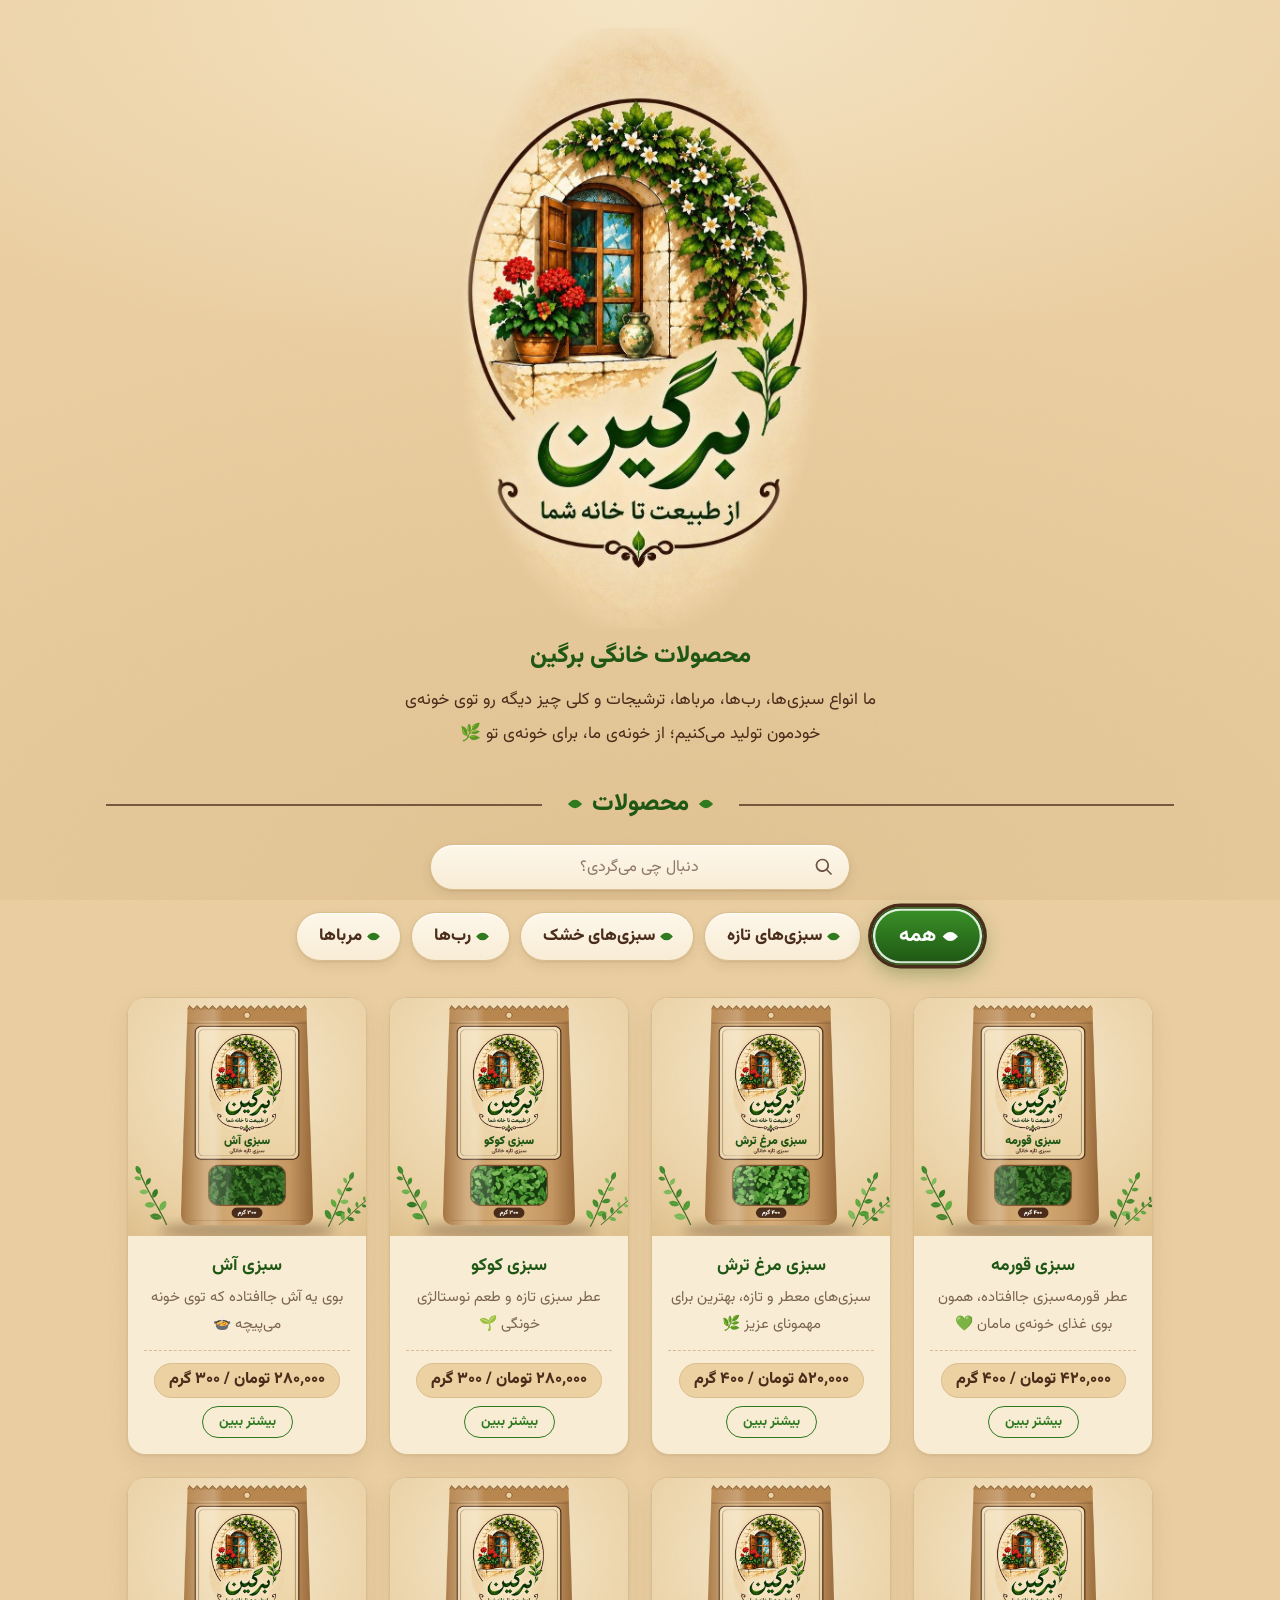
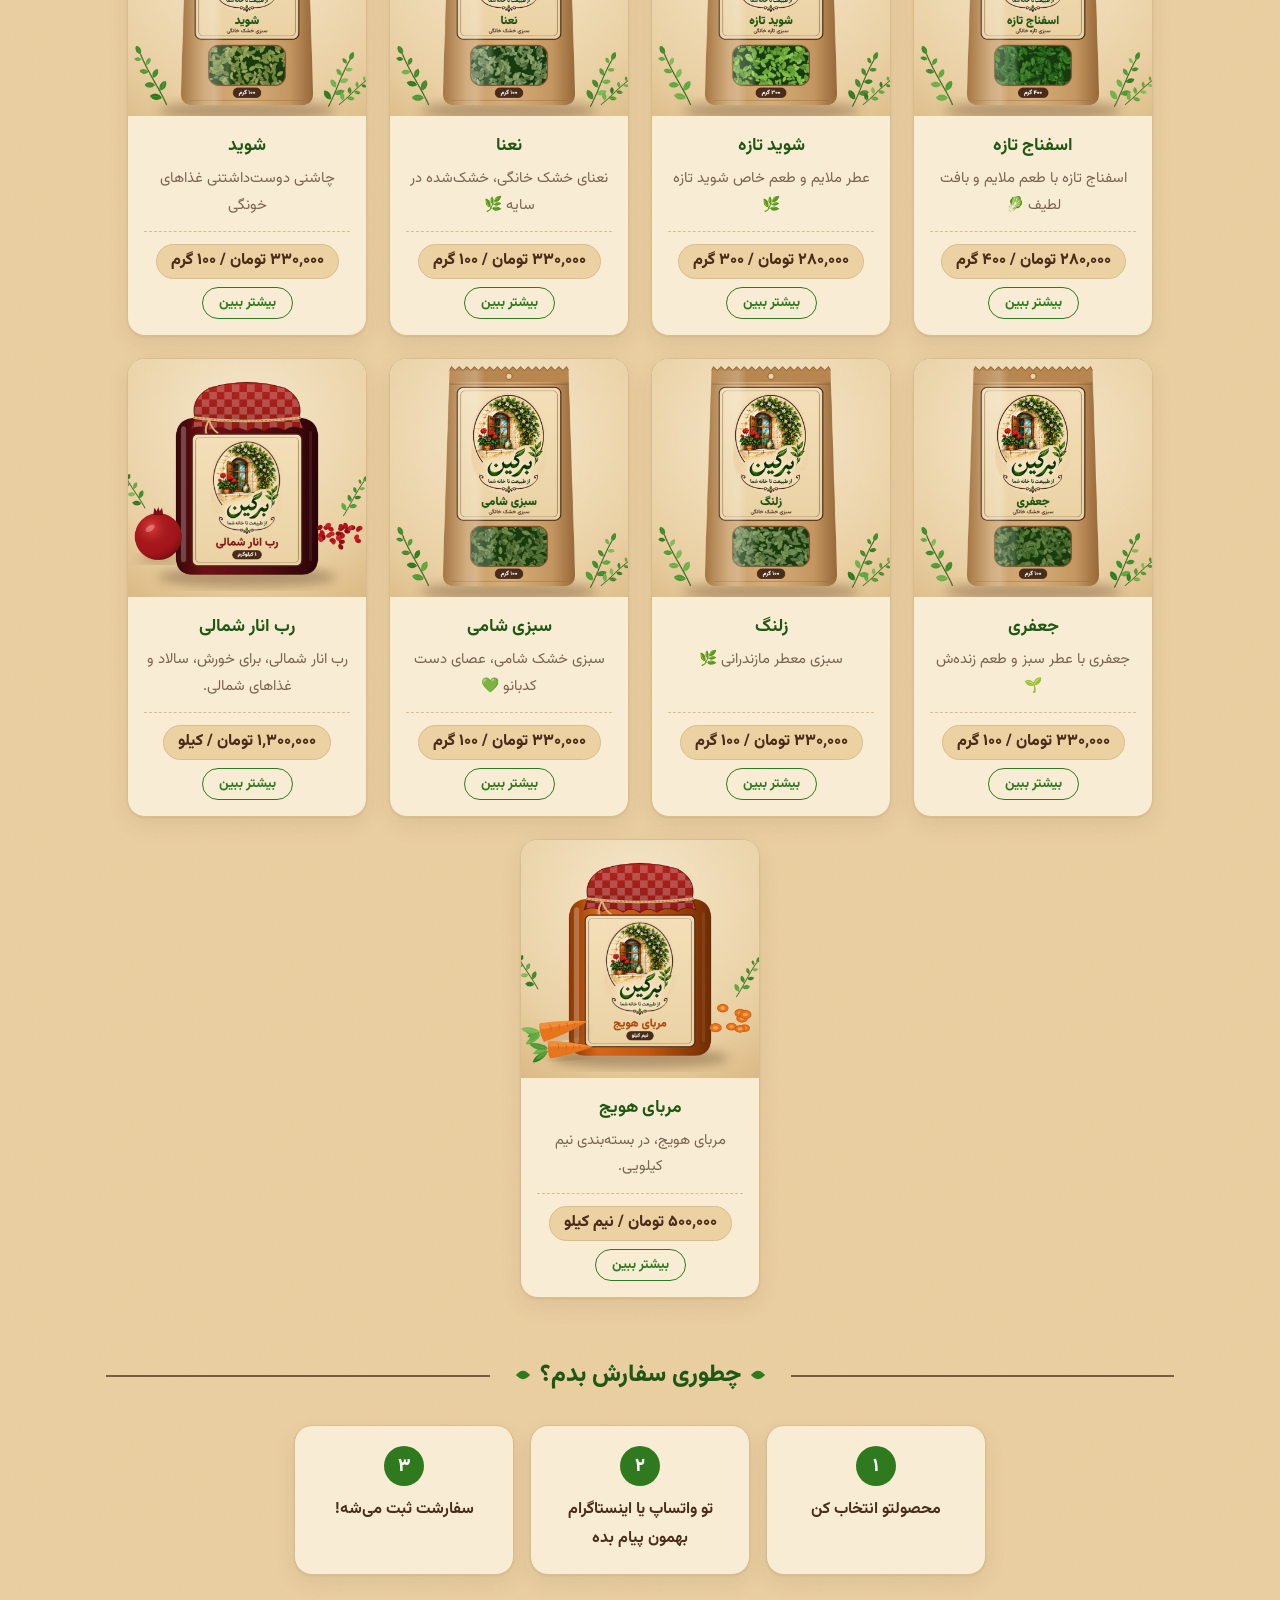
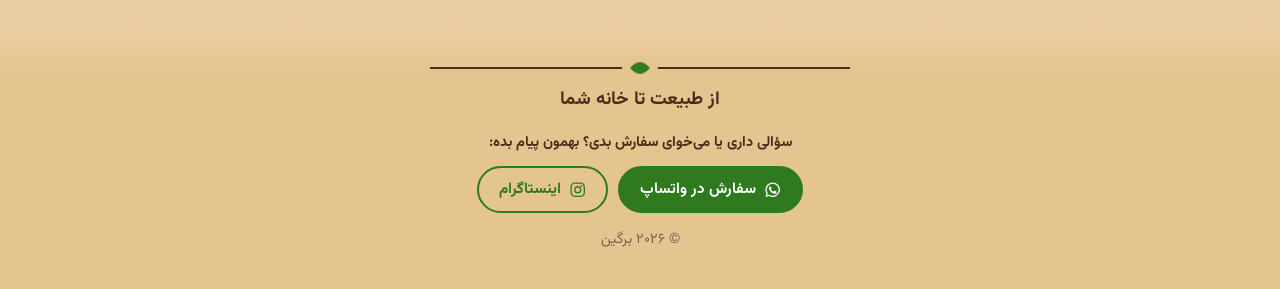
==== index.html @ 7bf49aea "Add product search bar on the home page Live search under «محصولات» (name, category, card text, deta" ====
<!doctype html>
<html lang="fa" dir="rtl">
<head>
  <meta charset="utf-8">
  <meta name="viewport" content="width=device-width, initial-scale=1">
  <title>برگین</title>
  <link rel="icon" href="images/icon.png">
  <link rel="preconnect" href="https://fonts.googleapis.com">
  <link rel="stylesheet" href="https://fonts.googleapis.com/css2?family=Vazirmatn:wght@400;500;700;800&display=swap">
  <link rel="stylesheet" href="style.css">
</head>
<body>
  <section class="hero">
    <img class="hero-logo" src="images/logo.jpg" alt="برگین — از طبیعت تا خانه شما">
    <p class="hero-lead">محصولات خانگی برگین</p>
    <p class="hero-intro">ما انواع سبزی‌ها، رب‌ها، مرباها، ترشیجات و کلی چیز دیگه رو توی خونه‌ی خودمون تولید می‌کنیم؛ از خونه‌ی ما، برای خونه‌ی تو 🌿</p>
  </section>

  <main class="container">
    <h2 class="section-title"><span>محصولات</span></h2>
    <div class="search">
      <svg class="search-icon" viewBox="0 0 24 24" aria-hidden="true"><path fill="currentColor" d="M10 2a8 8 0 0 1 6.3 12.9l5.4 5.4-1.4 1.4-5.4-5.4A8 8 0 1 1 10 2Zm0 2a6 6 0 1 0 0 12 6 6 0 0 0 0-12Z"/></svg>
      <input type="search" id="search" placeholder="دنبال چی می‌گردی؟" aria-label="جستجوی محصولات" autocomplete="off">
      <button type="button" class="search-clear" aria-label="پاک کردن" hidden>×</button>
    </div>
    <nav class="filters" id="filters" aria-label="دسته‌بندی محصولات"></nav>
    <div class="grid" id="product-grid"></div>

    <section class="steps" aria-label="راهنمای سفارش">
      <h2 class="section-title"><span>چطوری سفارش بدم؟</span></h2>
      <ol>
        <li><span class="step-num">۱</span><strong>محصولتو انتخاب کن</strong></li>
        <li><span class="step-num">۲</span><strong>تو واتساپ یا اینستاگرام بهمون پیام بده</strong></li>
        <li><span class="step-num">۳</span><strong>سفارشت ثبت می‌شه!</strong></li>
      </ol>
    </section>
  </main>

  <footer class="site-footer" id="footer"></footer>

  <script src="products.js"></script>
  <script src="app.js"></script>
  <script>loadData().then(renderHome);</script>
</body>
</html>
---- style.css ----
/* Colors taken from the Bargin logo: parchment, leaf green, walnut brown, geranium red */
:root {
  color-scheme: light;
  --bg: #ecd1a3;
  --bg-deep: #e2c28d;
  --surface: #f8ecd5;
  --text: #3b2a1e;
  --muted: #7a6450;
  --line: #d9bd8c;
  --green: #2f7a1f;
  --green-dark: #1f5714;
  --brown: #4a2c1a;
  --red: #c8321e;
  --radius: 18px;
  --shadow: 0 1px 2px rgba(74, 44, 26, .08), 0 8px 22px rgba(74, 44, 26, .08);
  --shadow-hover: 0 2px 4px rgba(74, 44, 26, .1), 0 18px 36px rgba(74, 44, 26, .16);
}

* { box-sizing: border-box; }

body {
  margin: 0;
  color: var(--text);
  background-color: var(--bg);
  background-image:
    radial-gradient(ellipse 120% 70% at 50% 0%, rgba(255, 246, 225, .55), transparent 60%),
    radial-gradient(ellipse 140% 100% at 50% 100%, rgba(181, 138, 82, .18), transparent 70%),
    url("data:image/svg+xml,%3Csvg xmlns='http://www.w3.org/2000/svg' width='160' height='160'%3E%3Cfilter id='n'%3E%3CfeTurbulence type='fractalNoise' baseFrequency='.9' numOctaves='2' stitchTiles='stitch'/%3E%3CfeColorMatrix values='0 0 0 0 .29 0 0 0 0 .17 0 0 0 0 .1 0 0 0 .06 0'/%3E%3C/filter%3E%3Crect width='100%25' height='100%25' filter='url(%23n)'/%3E%3C/svg%3E");
  background-attachment: fixed, fixed, scroll;
  font-family: "Vazirmatn", Tahoma, system-ui, sans-serif;
  line-height: 1.8;
  /* footer always reaches the bottom of the window */
  min-height: 100vh;
  display: flex; flex-direction: column;
}
body > main { flex: 1; width: 100%; }

a { color: inherit; }
img { display: block; max-width: 100%; }

.container { max-width: 1100px; margin: 0 auto; padding: 0 16px 56px; }

/* Hero */
.hero { display: flex; flex-direction: column; align-items: center; padding: 28px 16px 8px; }
.hero-logo {
  width: min(360px, 80vw);
  -webkit-mask-image: radial-gradient(ellipse 52% 52% at center, #000 88%, transparent 100%);
          mask-image: radial-gradient(ellipse 52% 52% at center, #000 88%, transparent 100%);
}
.hero-lead {
  margin: 6px 0 0; text-align: center;
  color: var(--green-dark); font-size: clamp(1.2rem, 4.4vw, 1.5rem); font-weight: 800;
}
.hero-intro {
  max-width: 520px; margin: 6px auto 0; text-align: center;
  color: var(--brown); font-size: clamp(.95rem, 3.4vw, 1.05rem); line-height: 2;
}

/* Section title with brown rules on both sides */
.section-title {
  display: flex; align-items: center; gap: 16px;
  margin: 24px 0 28px;
  color: var(--green-dark); font-size: 1.5rem; font-weight: 800;
}
.section-title::before, .section-title::after {
  content: ""; flex: 1; height: 2px; background: var(--brown); opacity: .7;
}
/* small green leaves on both sides of the title text */
.section-title span::before, .section-title span::after {
  content: ""; display: inline-block; vertical-align: middle;
  width: 10px; height: 10px; margin: 0 12px; background: var(--green);
  border-radius: 0 70% 0 70%;
  transform: rotate(-45deg);
}

/* Category filter buttons, centered under the title */
.filters {
  display: flex; flex-wrap: wrap; justify-content: center; align-items: center; gap: 10px;
  margin: -8px 0 26px; padding: 10px 0;
}
.chip {
  font: inherit; font-weight: 800; font-size: 1.05rem; cursor: pointer;
  display: inline-flex; align-items: center; gap: 7px;
  padding: 8px 22px; border-radius: 999px;
  color: var(--brown); background: linear-gradient(to bottom, #fdf7ea, var(--surface));
  border: 1.5px solid var(--line);
  box-shadow: inset 0 1px 0 #fff, 0 1px 2px rgba(74, 44, 26, .1), 0 5px 12px rgba(74, 44, 26, .09);
  transition: transform .3s cubic-bezier(.34, 1.56, .64, 1), background .2s ease,
    color .2s ease, border-color .2s ease, box-shadow .2s ease;
}
/* small leaf before every name */
.chip::before {
  content: ""; width: 9px; height: 9px; flex: none; background: var(--green);
  border-radius: 0 70% 0 70%; transform: rotate(-45deg);
  transition: background .2s ease;
}
.chip:hover { border-color: var(--green); color: var(--green-dark); transform: translateY(-2px); }
/* selected: deep green, white inner ring, walnut outer ring, 20% bigger */
.chip.active, .chip.active:hover {
  color: #fff; border-color: var(--green-dark);
  background: linear-gradient(to bottom, #3b9128, var(--green-dark));
  box-shadow: inset 0 0 0 2px rgba(255, 255, 255, .85), 0 0 0 3px var(--brown),
    0 6px 18px rgba(31, 87, 20, .4);
  transform: scale(1.2);
  margin-inline: 10px;
}
.chip.active::before { background: #fff; }

/* Search box: cream pill between the title and the category buttons */
.search {
  position: relative; max-width: 420px; margin: -10px auto 8px;
}
.search input {
  -webkit-appearance: none; appearance: none;
  display: block; width: 100%; height: 46px; margin: 0;
  padding: 0 46px 0 44px; /* icon on the right, × on the left (RTL) */
  font: inherit; font-size: 16px; color: var(--brown); text-align: center;
  background: linear-gradient(to bottom, #fdf7ea, var(--surface));
  border: 1.5px solid var(--line); border-radius: 999px; outline: none;
  box-shadow: inset 0 1px 0 #fff, 0 1px 2px rgba(74, 44, 26, .1), 0 5px 12px rgba(74, 44, 26, .09);
  transition: border-color .2s ease, box-shadow .2s ease, transform .2s ease;
}
.search input::placeholder { color: var(--muted); opacity: .85; }
.search input::-webkit-search-cancel-button,
.search input::-webkit-search-decoration { -webkit-appearance: none; appearance: none; display: none; }
.search input:hover { border-color: #c9a46a; }
.search input:focus {
  border-color: var(--green);
  box-shadow: inset 0 1px 0 #fff, 0 0 0 3px rgba(47, 122, 31, .18), 0 6px 16px rgba(74, 44, 26, .12);
  transform: translateY(-1px);
}
.search-icon {
  position: absolute; right: 16px; top: 50%; width: 20px; height: 20px;
  margin-top: -10px; color: var(--brown); opacity: .8; pointer-events: none;
}
.search-clear {
  position: absolute; left: 10px; top: 50%; width: 28px; height: 28px; margin-top: -14px;
  display: grid; place-items: center; padding: 0;
  font: inherit; font-size: 18px; line-height: 1; color: var(--brown); cursor: pointer;
  background: var(--bg); border: 1px solid var(--line); border-radius: 50%;
  transition: background .2s ease, color .2s ease, border-color .2s ease;
}
.search-clear:hover, .search-clear:focus-visible {
  background: var(--green); border-color: var(--green); color: #fff; outline: none;
}
.search-clear[hidden] { display: none; }
.search + .filters { margin-top: 0; padding-top: 14px; }

/* "nothing found" card inside the product grid */
.no-results {
  flex-basis: 100%; max-width: 420px; margin: 4px auto 0; padding: 22px 18px 20px;
  text-align: center; color: var(--brown);
  background: var(--surface); border: 1.5px dashed var(--brown); border-radius: var(--radius);
}
.no-results::before {
  content: ""; display: block; width: 14px; height: 14px; margin: 0 auto 10px;
  background: var(--green); border-radius: 0 70% 0 70%; transform: rotate(-45deg);
}
.no-results p { margin: 0 0 14px; font-weight: 700; }
.no-results .btn { font-family: inherit; cursor: pointer; }

/* Grid: cards always centered, whatever the number of products */
.grid {
  display: flex;
  flex-wrap: wrap;
  justify-content: center;
  gap: 22px;
}
.grid > .card { width: 240px; }
.card {
  display: flex; flex-direction: column;
  background: var(--surface);
  border: 1px solid var(--line);
  border-radius: var(--radius);
  overflow: hidden;
  text-decoration: none;
  box-shadow: var(--shadow);
  transition: transform .2s ease, box-shadow .2s ease, border-color .2s ease;
  animation: rise .5s ease both;
  animation-delay: calc(var(--i, 0) * 70ms);
}
.card:hover {
  transform: translateY(-5px);
  border-color: var(--green);
  box-shadow: var(--shadow-hover);
}
@keyframes rise { from { opacity: 0; transform: translateY(14px); } to { opacity: 1; transform: none; } }
.card-img { position: relative; aspect-ratio: 1; background: var(--bg-deep); overflow: hidden; }
.card-img img { width: 100%; height: 100%; object-fit: cover; transition: transform .4s ease; }
.card:hover .card-img img { transform: scale(1.05); }
.card-body { padding: 14px 16px 16px; display: flex; flex-direction: column; flex: 1; text-align: center; }
.card-body h3 { margin: 0; font-size: 1.1rem; color: var(--green-dark); }
.short { margin: 4px 0 12px; color: var(--muted); font-size: .92rem; flex: 1; }
.card-foot {
  display: flex; flex-direction: column; align-items: center; gap: 8px;
  padding-top: 12px; border-top: 1px dashed var(--line);
}
.price { font-weight: 800; color: var(--brown); white-space: nowrap; }
.card .price {
  padding: 2px 14px; border-radius: 999px;
  background: var(--bg); border: 1px solid var(--line);
}
.more {
  font-size: .85rem; color: var(--green); font-weight: 700;
  padding: 3px 16px; border-radius: 999px; border: 1.5px solid var(--green);
  transition: background .15s ease, color .15s ease;
}
.card:hover .more { background: var(--green); color: #fff; }
/* friendly "how much per person" note, just above the recipe */
.serves-note {
  margin: 0 0 14px; padding: 14px 16px;
  background: rgba(47, 122, 31, .08); border: 1px solid rgba(47, 122, 31, .25);
  border-radius: var(--radius); color: var(--text); font-size: .95rem;
}
.serves-note span { display: block; margin-bottom: 4px; color: var(--green-dark); font-weight: 800; }

/* Recipe on the product page */
.recipe {
  margin: 0 0 24px; padding: 20px 16px 18px;
  background: var(--bg); border: 1.5px dashed var(--brown); border-radius: var(--radius);
}
.recipe h2 { margin: 0 0 12px; font-size: 1.15rem; color: var(--green-dark); }
.recipe h3 { margin: 14px 0 8px; font-size: .95rem; color: var(--brown); }
.ingredients {
  list-style: none; margin: 0; padding: 0;
  display: flex; flex-wrap: wrap; justify-content: center; gap: 6px;
}
.ingredients li {
  font-size: .85rem; padding: 3px 12px; border-radius: 999px;
  background: var(--surface); border: 1px solid var(--line);
}
.steps-list { list-style: none; margin: 0; padding: 0; counter-reset: step; }
.steps-list li {
  counter-increment: step; position: relative;
  margin: 0 auto 10px; padding-top: 30px; max-width: 420px; font-size: .92rem;
}
.steps-list li::before {
  content: counter(step, persian);
  position: absolute; top: 0; left: 50%; transform: translateX(-50%);
  width: 26px; height: 26px; line-height: 26px; border-radius: 50%;
  background: var(--green); color: #fff; font-weight: 800; font-size: .85rem;
}
.tip { margin: 8px 0 0; font-size: .88rem; color: var(--muted); }

.badge {
  position: absolute; top: 10px; right: 10px; z-index: 1;
  box-shadow: 0 2px 6px rgba(200, 50, 30, .35);
  background: var(--red); color: #fff;
  font-size: .78rem; font-weight: 700;
  padding: 2px 12px; border-radius: 999px;
}
/* Sold-out: faded, partly grey image and a muted card (red badge stays bright) */
.card.sold-out { background: #f1e4cc; }
.card.sold-out .card-img img,
.main-img.sold-out img {
  -webkit-filter: grayscale(.7) opacity(.6);
          filter: grayscale(.7) opacity(.6);
}
.card.sold-out .card-body h3,
.card.sold-out .price { opacity: .65; }
.badge.inline { position: static; vertical-align: middle; margin-right: 8px; }

/* Detail page */
.back { display: table; margin: 24px auto; color: var(--green); font-weight: 600; text-decoration: none; }
.back:hover { color: var(--green-dark); }
.detail { display: grid; grid-template-columns: 1fr 1fr; gap: 40px; align-items: start; }
.main-img {
  aspect-ratio: 1; background: var(--bg-deep);
  border-radius: var(--radius); overflow: hidden;
  border: 2px solid var(--brown);
  box-shadow: var(--shadow);
}
.main-img img { width: 100%; height: 100%; object-fit: cover; }
.thumbs { display: flex; gap: 10px; margin-top: 12px; flex-wrap: wrap; }
.thumb {
  width: 72px; height: 72px; padding: 0; cursor: pointer;
  border: 2px solid var(--line); border-radius: 12px; overflow: hidden;
  background: var(--bg-deep);
}
.thumb.active { border-color: var(--green); }
.thumb img { width: 100%; height: 100%; object-fit: cover; }

.credits { margin: 8px 0 0; font-size: .75rem; color: var(--muted); text-align: center; }
.credits a { color: inherit; }
.info {
  text-align: center;
  background: var(--surface); border: 1px solid var(--line);
  border-radius: var(--radius); box-shadow: var(--shadow);
  padding: 28px 24px;
}
.info h1 { margin: 0 0 6px; font-size: clamp(1.6rem, 4vw, 2.2rem); color: var(--green-dark); }
.category { margin: 0 0 8px; color: var(--muted); }
.category a { color: var(--green); font-weight: 700; text-decoration: none; }
.category a:hover { color: var(--green-dark); text-decoration: underline; }
.price.big { font-size: 1.5rem; margin: 0 0 18px; }
.details { white-space: pre-line; margin: 0 0 20px; }
.specs { width: 100%; max-width: 420px; margin-inline: auto; border-collapse: collapse; margin-bottom: 24px; }
.specs { border: 1px solid var(--line); border-radius: 12px; overflow: hidden; border-collapse: separate; border-spacing: 0; }
.specs th, .specs td { text-align: center; padding: 9px 0; border-bottom: 1px solid var(--line); }
.specs tr:last-child th, .specs tr:last-child td { border-bottom: 0; }
.specs th { background: var(--bg); }
.specs th { color: var(--muted); font-weight: 500; width: 50%; }
.buy {
  padding: 18px 16px 20px; border-radius: var(--radius);
  background: var(--bg); border: 1.5px dashed var(--green);
}
.buy p { margin: 0 0 12px; color: var(--brown); font-weight: 700; }
.buy .btn { padding: 10px 24px; font-size: 1rem; }

/* Buttons */
.contact { display: flex; gap: 10px; flex-wrap: wrap; justify-content: center; }
.btn {
  display: inline-flex; align-items: center; gap: 8px; padding: 8px 20px;
  background: var(--green); color: #fff;
  border: 2px solid var(--green); border-radius: 999px;
  text-decoration: none; font-weight: 700; font-size: .95rem;
  transition: background .15s ease;
}
.btn:hover { background: var(--green-dark); border-color: var(--green-dark); }
.btn-ghost { background: transparent; color: var(--green); }
.btn-ghost:hover { background: var(--green); color: #fff; }
.ico { width: 1.15em; height: 1.15em; flex: none; }

/* Footer */
.site-footer {
  --band: #e4c590;
  background: linear-gradient(to bottom, transparent, var(--band) 40px);
  padding: 36px 16px 36px; text-align: center; color: var(--muted); font-size: .9rem;
  display: flex; flex-direction: column; align-items: center; gap: 14px;
}
.site-footer p { margin: 0; }
.footer-cta { color: var(--brown); font-weight: 700; margin-bottom: -4px !important; }
.footer-tagline { color: var(--brown); font-size: 1.15rem; font-weight: 700; }
.ornament {
  width: min(420px, 80%); height: 2px; background: var(--brown); position: relative;
}
.ornament::after {
  content: ""; position: absolute; left: 50%; top: 50%;
  width: 14px; height: 14px; background: var(--green);
  border-radius: 0 70% 0 70%;
  transform: translate(-50%, -50%) rotate(-45deg);
  box-shadow: 0 0 0 6px var(--band, var(--bg));
}

/* How to order: three steps on the home page */
.steps { margin-top: 56px; }
.steps ol {
  list-style: none; margin: 0; padding: 0;
  display: flex; flex-wrap: wrap; justify-content: center; gap: 16px;
}
.steps li {
  display: flex; flex-direction: column; align-items: center; gap: 10px;
  width: 220px; padding: 20px 16px; text-align: center;
  background: var(--surface); border: 1px solid var(--line);
  border-radius: var(--radius); box-shadow: var(--shadow);
  color: var(--brown);
}
.step-num {
  display: grid; place-items: center;
  width: 40px; height: 40px; border-radius: 50%;
  background: var(--green); color: #fff; font-weight: 800; font-size: 1.15rem;
}

@media (prefers-reduced-motion: reduce) {
  .card, .card-img img { animation: none; transition: none; }
}

.empty { color: var(--muted); padding: 40px 0; }

@media (max-width: 720px) {
  .detail { grid-template-columns: 1fr; gap: 24px; }
  .grid { gap: 14px; }
  .grid > .card { width: calc(50% - 7px); }
  .card-body { padding: 12px; }
  .more { display: none; }
  .card .price { font-size: .82rem; padding: 2px 8px; white-space: normal; }
  .filters { gap: 6px; }
  .chip { padding: 6px 12px; font-size: .92rem; gap: 5px; }
  .chip::before { width: 7px; height: 7px; }
  .chip.active { margin-inline: 7px; transform: scale(1.15); }
  .search { max-width: none; margin: -12px 4px 4px; }
  .search input { height: 44px; }
  .info { padding: 22px 16px; }
  .steps li { width: 100%; max-width: 340px; flex-direction: row; justify-content: center; padding: 14px 16px; }
}
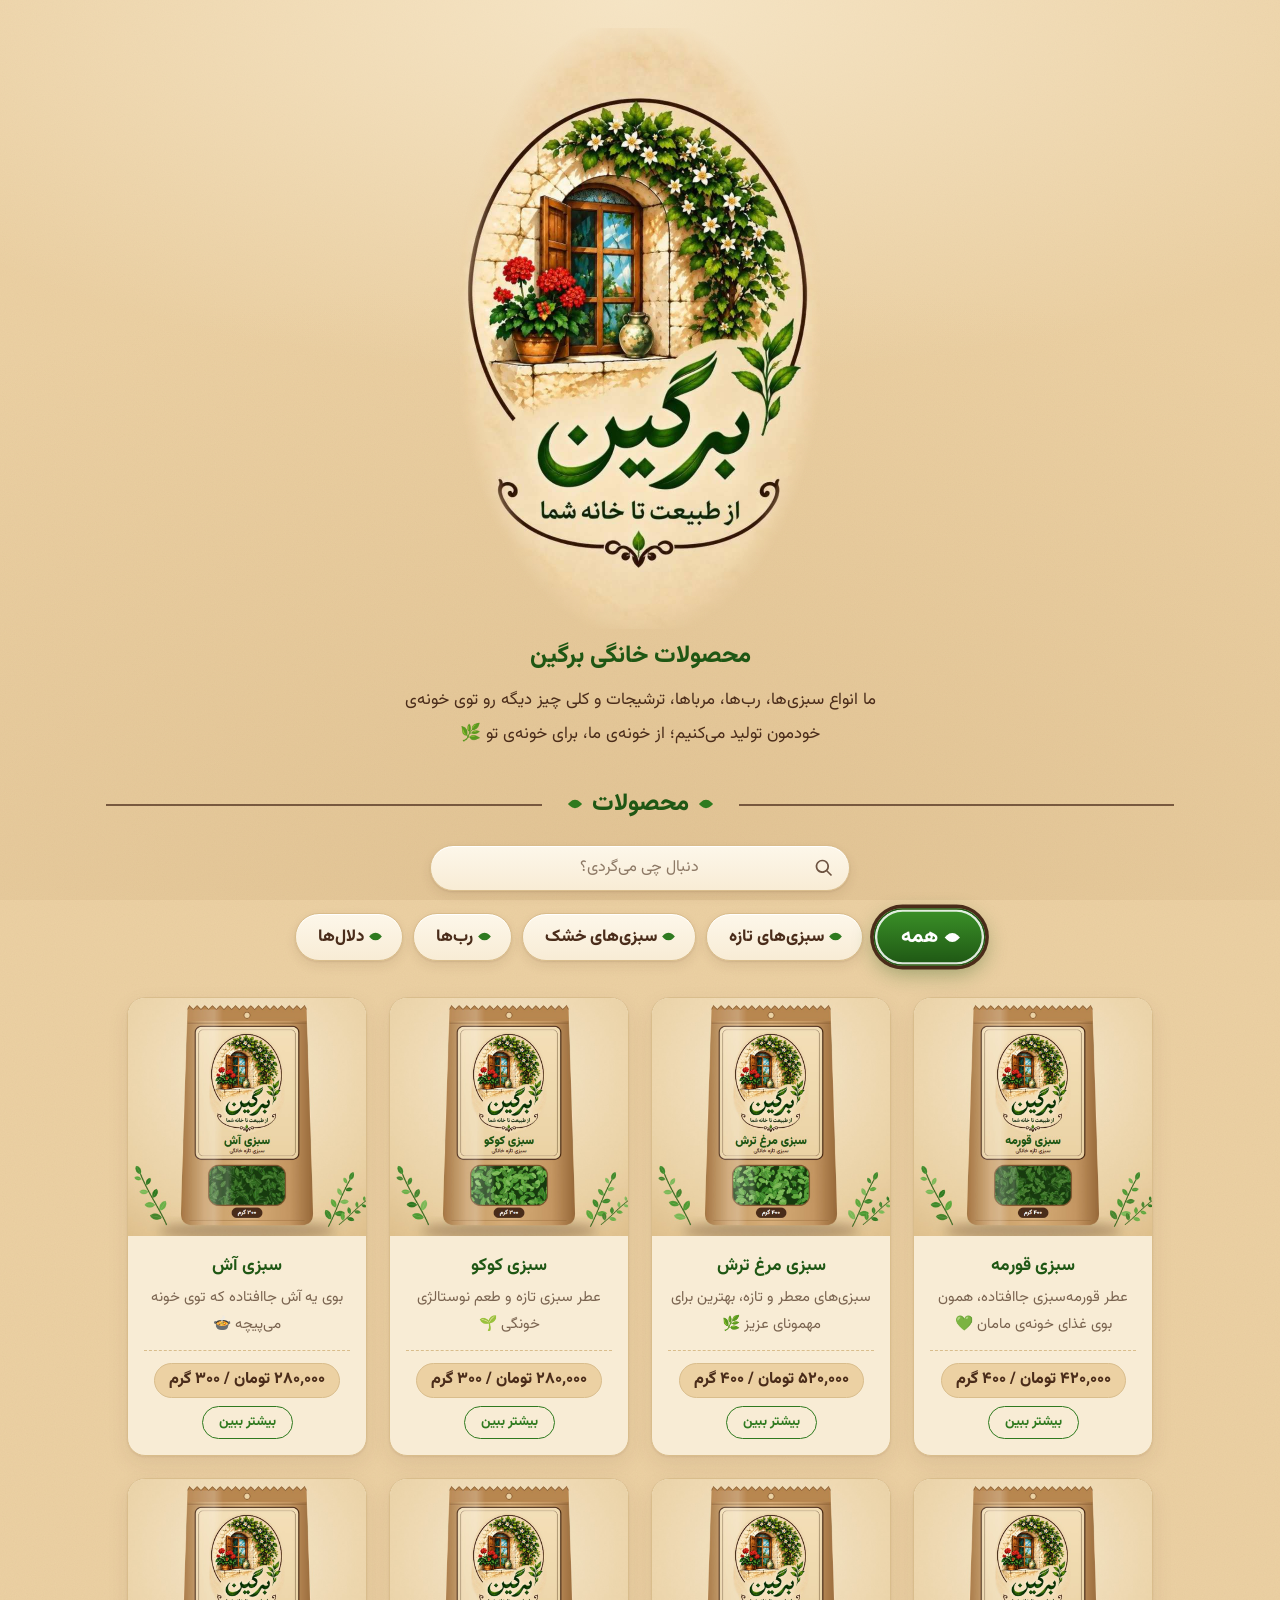
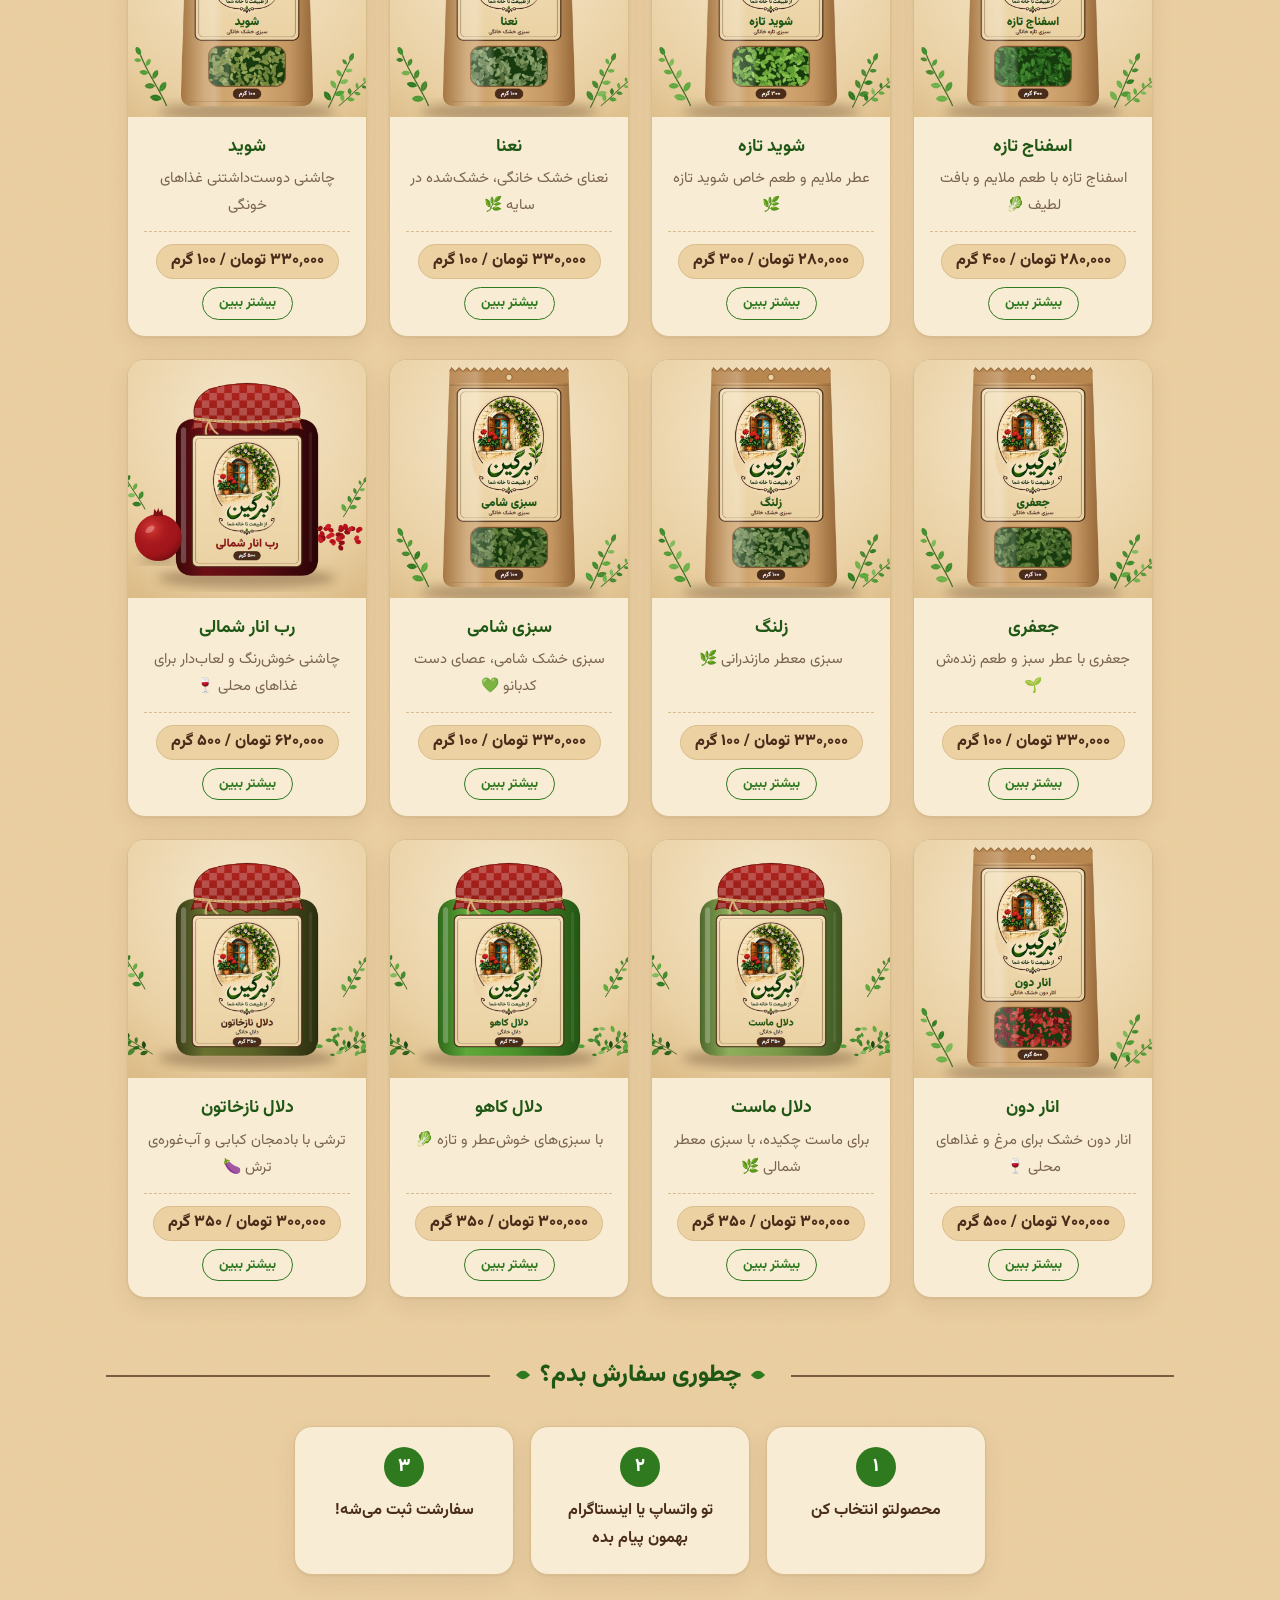
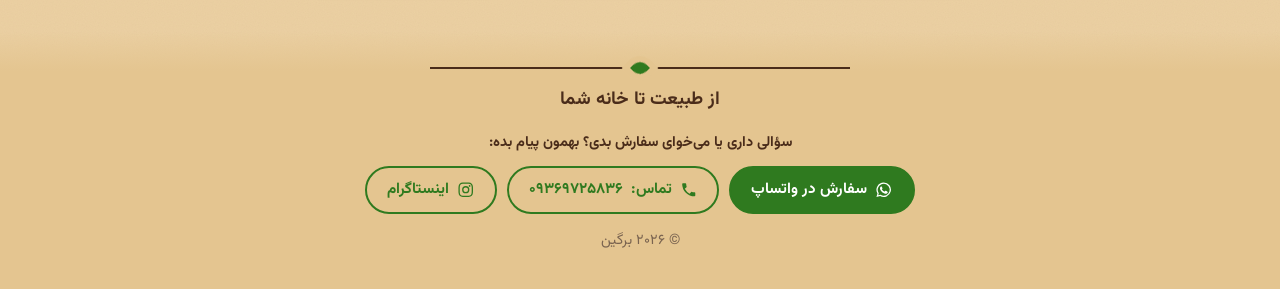
==== commit 441173de: "feat(site): sticky order bar, link previews and other UI quick wins - sticky WhatsApp order bar on p" ====
--- a/index.html
+++ b/index.html
@@ -4,6 +4,22 @@
   <meta charset="utf-8">
   <meta name="viewport" content="width=device-width, initial-scale=1">
   <title>برگین</title>
+  <meta name="description" content="محصولات خانگی شمالی برگین: سبزی‌های تازه و خشک، رب‌ها و دلال‌ها. ببین، انتخاب کن و از واتساپ سفارش بده.">
+  <meta name="theme-color" content="#ecd1a3">
+  <meta property="og:type" content="website">
+  <meta property="og:locale" content="fa_IR">
+  <meta property="og:site_name" content="برگین">
+  <meta property="og:url" content="https://arman-niaruhi.github.io/bargin/">
+  <meta property="og:title" content="برگین | از طبیعت تا خانه شما">
+  <meta property="og:description" content="محصولات خانگی شمالی برگین: سبزی‌های تازه و خشک، رب‌ها و دلال‌ها. ببین، انتخاب کن و از واتساپ سفارش بده.">
+  <meta property="og:image" content="https://arman-niaruhi.github.io/bargin/images/og.jpg">
+  <meta property="og:image:width" content="1200">
+  <meta property="og:image:height" content="630">
+  <meta property="og:image:alt" content="برگین — از طبیعت تا خانه شما">
+  <meta name="twitter:card" content="summary_large_image">
+  <meta name="twitter:title" content="برگین | از طبیعت تا خانه شما">
+  <meta name="twitter:description" content="محصولات خانگی شمالی برگین: سبزی‌های تازه و خشک، رب‌ها و دلال‌ها. ببین، انتخاب کن و از واتساپ سفارش بده.">
+  <meta name="twitter:image" content="https://arman-niaruhi.github.io/bargin/images/og.jpg">
   <link rel="icon" href="images/icon.png">
   <link rel="preconnect" href="https://fonts.googleapis.com">
   <link rel="stylesheet" href="https://fonts.googleapis.com/css2?family=Vazirmatn:wght@400;500;700;800&display=swap">
@@ -18,11 +34,11 @@
 
   <main class="container">
     <h2 class="section-title"><span>محصولات</span></h2>
-    <div class="search">
+    <form class="search" role="search" action="#">
       <svg class="search-icon" viewBox="0 0 24 24" aria-hidden="true"><path fill="currentColor" d="M10 2a8 8 0 0 1 6.3 12.9l5.4 5.4-1.4 1.4-5.4-5.4A8 8 0 1 1 10 2Zm0 2a6 6 0 1 0 0 12 6 6 0 0 0 0-12Z"/></svg>
-      <input type="search" id="search" placeholder="دنبال چی می‌گردی؟" aria-label="جستجوی محصولات" autocomplete="off">
+      <input type="search" id="search" placeholder="دنبال چی می‌گردی؟" aria-label="جستجوی محصولات" autocomplete="off" autocapitalize="off" autocorrect="off" spellcheck="false" enterkeyhint="search">
       <button type="button" class="search-clear" aria-label="پاک کردن" hidden>×</button>
-    </div>
+    </form>
     <nav class="filters" id="filters" aria-label="دسته‌بندی محصولات"></nav>
     <div class="grid" id="product-grid"></div>
 
--- a/style.css
+++ b/style.css
@@ -81,6 +81,7 @@
 .chip {
   font: inherit; font-weight: 800; font-size: 1.05rem; cursor: pointer;
   display: inline-flex; align-items: center; gap: 7px;
+  min-height: 44px; /* comfortable tap target on phones */
   padding: 8px 22px; border-radius: 999px;
   color: var(--brown); background: linear-gradient(to bottom, #fdf7ea, var(--surface));
   border: 1.5px solid var(--line);
@@ -108,7 +109,8 @@
 
 /* Search box: cream pill between the title and the category buttons */
 .search {
-  position: relative; max-width: 420px; margin: -10px auto 8px;
+  /* works as <div> or <form>: margin/padding set explicitly (forms have default margin in some browsers) */
+  position: relative; max-width: 420px; margin: -10px auto 8px; padding: 0; border: 0;
 }
 .search input {
   -webkit-appearance: none; appearance: none;
@@ -140,10 +142,25 @@
   background: var(--bg); border: 1px solid var(--line); border-radius: 50%;
   transition: background .2s ease, color .2s ease, border-color .2s ease;
 }
-.search-clear:hover, .search-clear:focus-visible {
+/* :focus-visible kept in its own rules: old Safari (< 15.4) drops a whole rule it can't parse */
+.search-clear:hover {
   background: var(--green); border-color: var(--green); color: #fff; outline: none;
 }
+.search-clear:focus {
+  background: var(--green); border-color: var(--green); color: #fff; outline: none;
+}
+.search-clear:focus:not(:focus-visible) {
+  background: var(--bg); border-color: var(--line); color: var(--brown);
+}
+.search-clear:focus-visible {
+  background: var(--green); border-color: var(--green); color: #fff; outline: none;
+}
 .search-clear[hidden] { display: none; }
+/* invisible 44px tap area around the small × circle */
+.search-clear::before {
+  content: ""; position: absolute; top: -8px; right: -8px; bottom: -8px; left: -8px;
+  border-radius: 50%;
+}
 .search + .filters { margin-top: 0; padding-top: 14px; }
 
 /* "nothing found" card inside the product grid */
@@ -196,6 +213,8 @@
   padding-top: 12px; border-top: 1px dashed var(--line);
 }
 .price { font-weight: 800; color: var(--brown); white-space: nowrap; }
+/* « / ۴۰۰ گرم» never splits; if the price must wrap, the whole unit goes to the next line */
+.unit { white-space: nowrap; }
 .card .price {
   padding: 2px 14px; border-radius: 999px;
   background: var(--bg); border: 1px solid var(--line);
@@ -261,11 +280,19 @@
 .badge.inline { position: static; vertical-align: middle; margin-right: 8px; }
 
 /* Detail page */
-.back { display: table; margin: 24px auto; color: var(--green); font-weight: 600; text-decoration: none; }
-.back:hover { color: var(--green-dark); }
+/* back link: cream pill like the category buttons, 44px+ tall */
+.back {
+  display: table; margin: 24px auto; padding: 8px 24px;
+  color: var(--green-dark); font-weight: 800; text-decoration: none; line-height: 1.6;
+  background: linear-gradient(to bottom, #fdf7ea, var(--surface));
+  border: 1.5px solid var(--line); border-radius: 999px;
+  box-shadow: inset 0 1px 0 #fff, 0 1px 2px rgba(74, 44, 26, .1), 0 5px 12px rgba(74, 44, 26, .09);
+  transition: border-color .2s ease, transform .2s ease;
+}
+.back:hover { border-color: var(--green); transform: translateY(-2px); }
 .detail { display: grid; grid-template-columns: 1fr 1fr; gap: 40px; align-items: start; }
 .main-img {
-  aspect-ratio: 1; background: var(--bg-deep);
+  position: relative; aspect-ratio: 1; background: var(--bg-deep);
   border-radius: var(--radius); overflow: hidden;
   border: 2px solid var(--brown);
   box-shadow: var(--shadow);
@@ -294,7 +321,7 @@
 .category a:hover { color: var(--green-dark); text-decoration: underline; }
 .price.big { font-size: 1.5rem; margin: 0 0 18px; }
 .details { white-space: pre-line; margin: 0 0 20px; }
-.specs { width: 100%; max-width: 420px; margin-inline: auto; border-collapse: collapse; margin-bottom: 24px; }
+.specs { width: 100%; max-width: 420px; margin-left: auto; margin-right: auto; border-collapse: collapse; margin-bottom: 24px; }
 .specs { border: 1px solid var(--line); border-radius: 12px; overflow: hidden; border-collapse: separate; border-spacing: 0; }
 .specs th, .specs td { text-align: center; padding: 9px 0; border-bottom: 1px solid var(--line); }
 .specs tr:last-child th, .specs tr:last-child td { border-bottom: 0; }
@@ -320,6 +347,10 @@
 .btn-ghost { background: transparent; color: var(--green); }
 .btn-ghost:hover { background: var(--green); color: #fff; }
 .ico { width: 1.15em; height: 1.15em; flex: none; }
+.contact .btn { min-height: 44px; }
+
+/* Sticky order bar: product pages, phones only (see the 720px block) */
+.order-bar { display: none; }
 
 /* Footer */
 .site-footer {
@@ -373,7 +404,9 @@
   .grid > .card { width: calc(50% - 7px); }
   .card-body { padding: 12px; }
   .more { display: none; }
-  .card .price { font-size: .82rem; padding: 2px 8px; white-space: normal; }
+  .card .price { font-size: .82rem; padding: 3px 10px; white-space: normal; line-height: 1.6; border-radius: 16px; }
+  /* phones: price on the first line, unit always on its own second line (same on every card) */
+  .card .price .unit { display: block; font-size: .92em; font-weight: 700; }
   .filters { gap: 6px; }
   .chip { padding: 6px 12px; font-size: .92rem; gap: 5px; }
   .chip::before { width: 7px; height: 7px; }
@@ -382,4 +415,75 @@
   .search input { height: 44px; }
   .info { padding: 22px 16px; }
   .steps li { width: 100%; max-width: 340px; flex-direction: row; justify-content: center; padding: 14px 16px; }
-}
+
+  .order-bar {
+    display: block; position: fixed; left: 0; right: 0; bottom: 0; z-index: 50;
+    padding: 10px 16px;
+    /* iPhone home bar: plain value first, then old (iOS 11.0) and current syntax */
+    padding-bottom: 10px;
+    padding-bottom: calc(10px + constant(safe-area-inset-bottom));
+    padding-bottom: calc(10px + env(safe-area-inset-bottom));
+    background: #f8ecd5; background: rgba(248, 236, 213, .97);
+    border-top: 1.5px solid var(--line);
+    box-shadow: 0 -6px 18px rgba(74, 44, 26, .14);
+  }
+  .order-bar .btn {
+    display: flex; justify-content: center;
+    width: 100%; max-width: 480px; min-height: 50px; margin: 0 auto; padding: 10px 20px;
+    font-size: 1.05rem;
+  }
+  /* keep the footer clear of the fixed bar (bar is about 72px tall) */
+  body.has-order-bar .site-footer {
+    padding-bottom: 108px;
+    padding-bottom: calc(108px + constant(safe-area-inset-bottom));
+    padding-bottom: calc(108px + env(safe-area-inset-bottom));
+  }
+}
+
+/* ---------- Old Safari fallbacks (modern browsers skip these blocks) ---------- */
+
+/* Square photos without aspect-ratio (Safari < 15) */
+@supports not (aspect-ratio: 1) {
+  .card-img, .main-img { height: 0; padding-top: 100%; }
+  .card-img img, .main-img img { position: absolute; top: 0; left: 0; right: 0; bottom: 0; }
+}
+
+/* Flex gap is ignored before Safari 14.1; `inset` arrived in the same release,
+   so browsers without it get margins instead. Same spacing as the gap values above. */
+@supports not (inset: 0) {
+  .section-title span { margin: 0 16px; }
+
+  .filters > * { margin: 5px; }
+  .chip.active, .chip.active:hover { margin-left: 15px; margin-right: 15px; }
+  .chip::before { margin-left: 7px; }
+
+  .grid { margin: -11px; }
+  .grid > * { margin: 11px; }
+
+  .card-foot > * + * { margin-top: 8px; }
+
+  .ingredients { margin: -3px; }
+  .ingredients > li { margin: 3px; }
+
+  .thumbs .thumb { margin: 0 0 10px 10px; }
+
+  .contact > * { margin: 5px; }
+  .contact { margin: -5px; }
+  .btn .ico { margin-left: 8px; }
+
+  .site-footer > * + * { margin-top: 14px; }
+
+  .steps ol { margin: -8px; }
+  .steps ol > li { margin: 8px; }
+  .steps li > * + * { margin-top: 10px; }
+
+  @media (max-width: 720px) {
+    .grid { margin: -7px; }
+    .grid > * { margin: 7px; }
+    .grid > .card { width: calc(50% - 14px); }
+    .filters > * { margin: 3px; }
+    .chip.active, .chip.active:hover { margin-left: 10px; margin-right: 10px; }
+    .chip::before { margin-left: 5px; }
+    .steps li > * + * { margin-top: 0; margin-right: 10px; }
+  }
+}
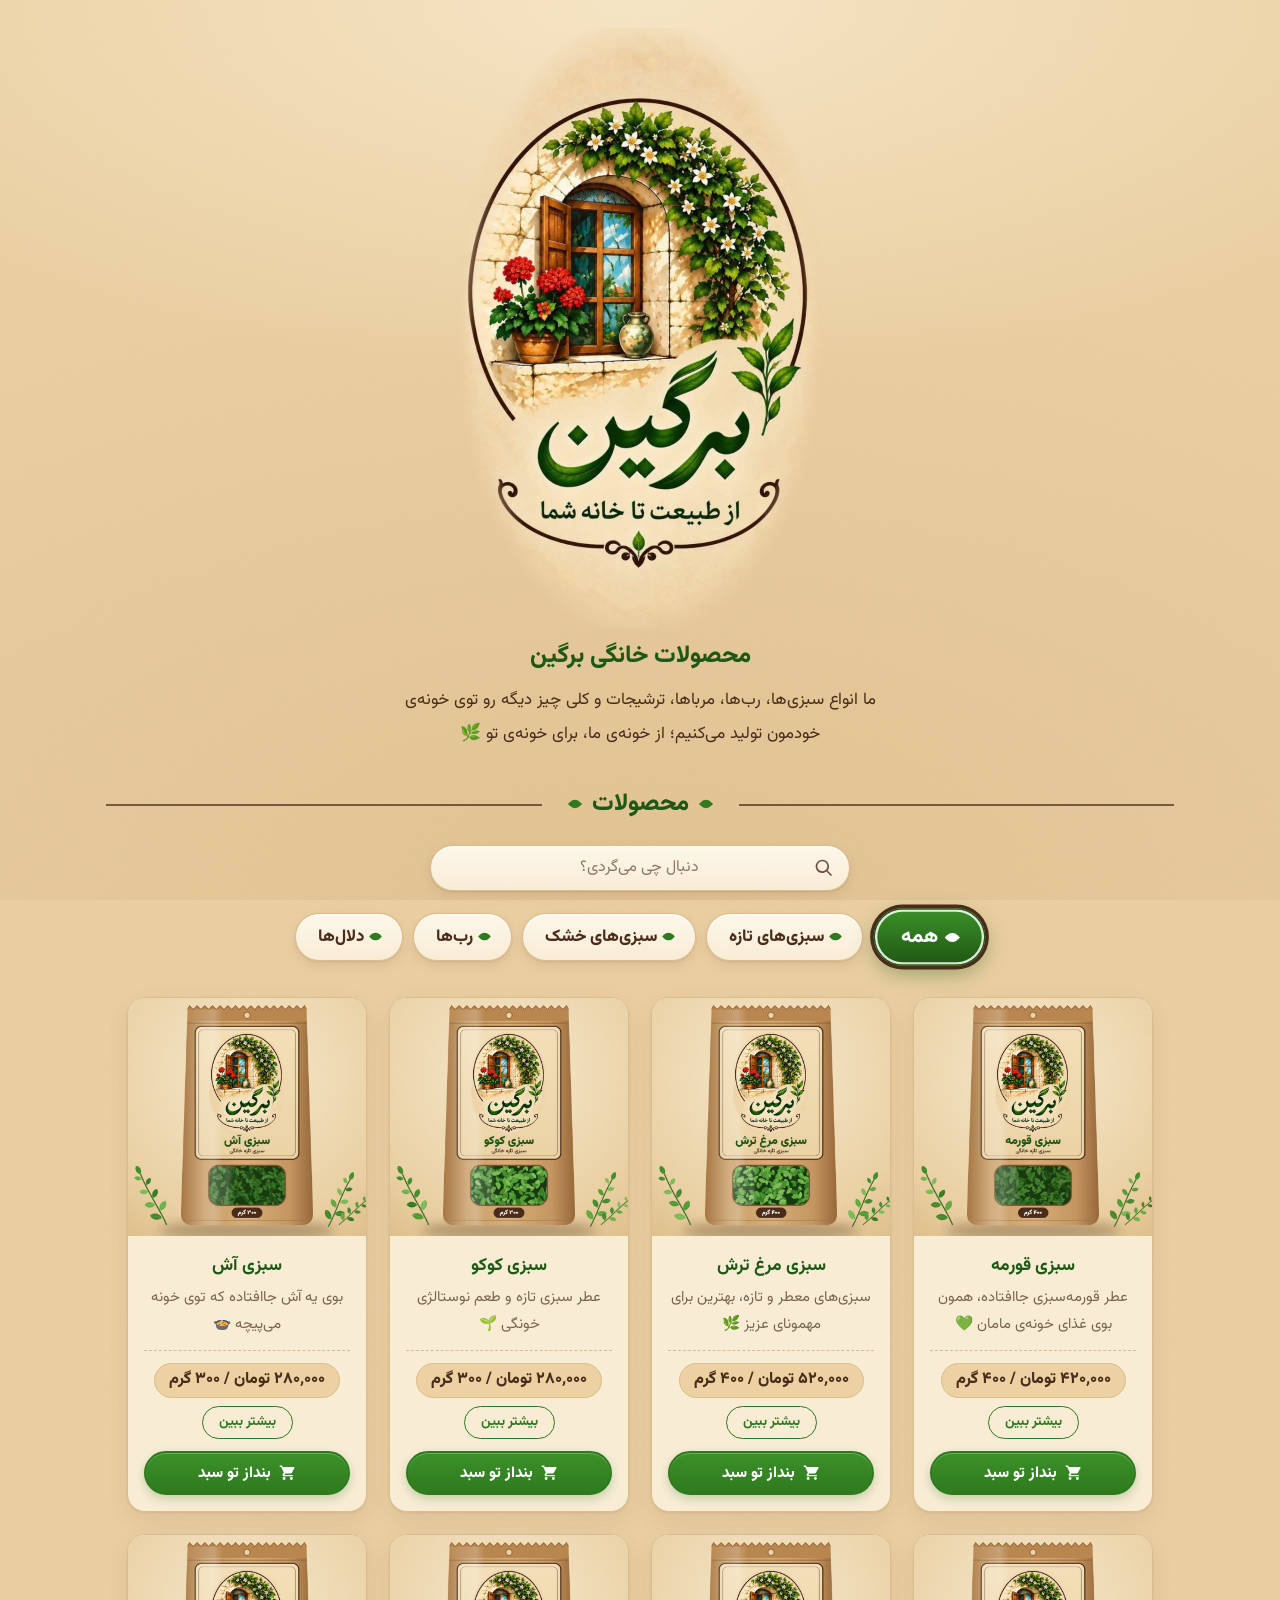
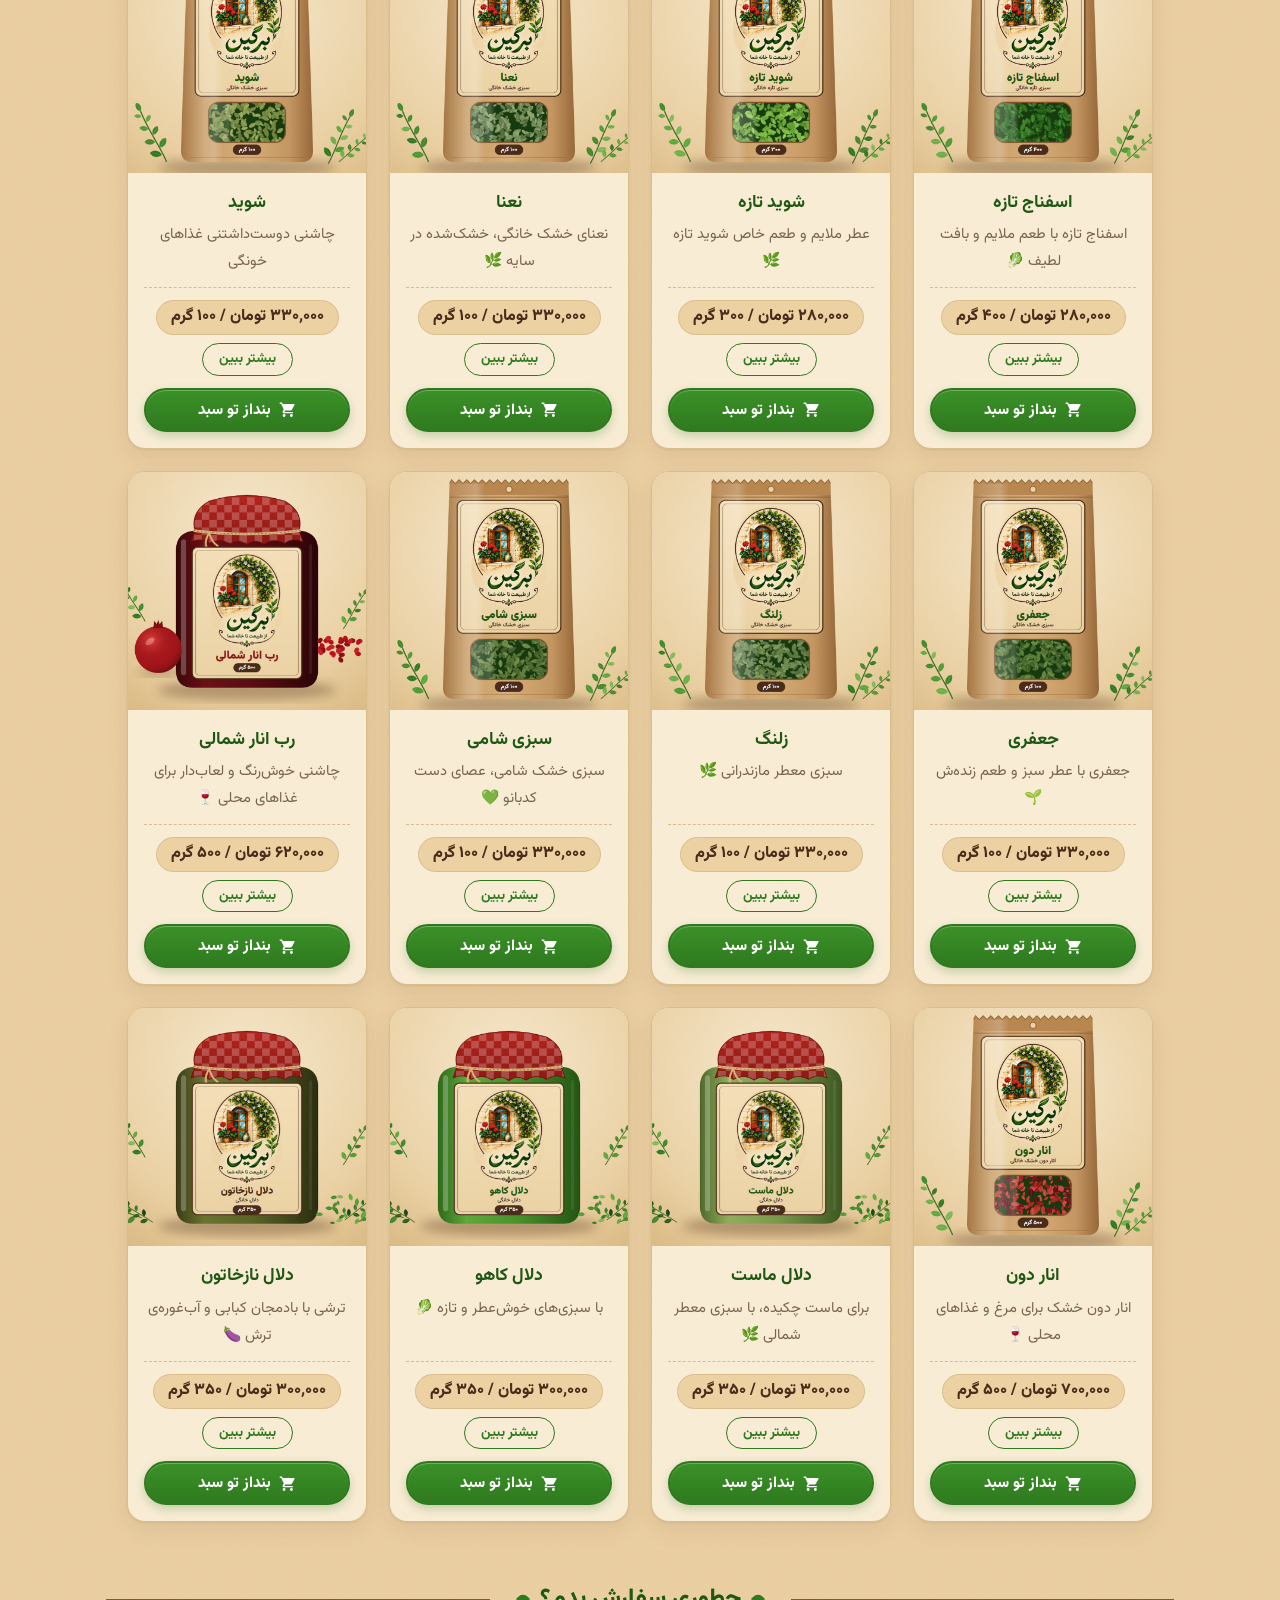
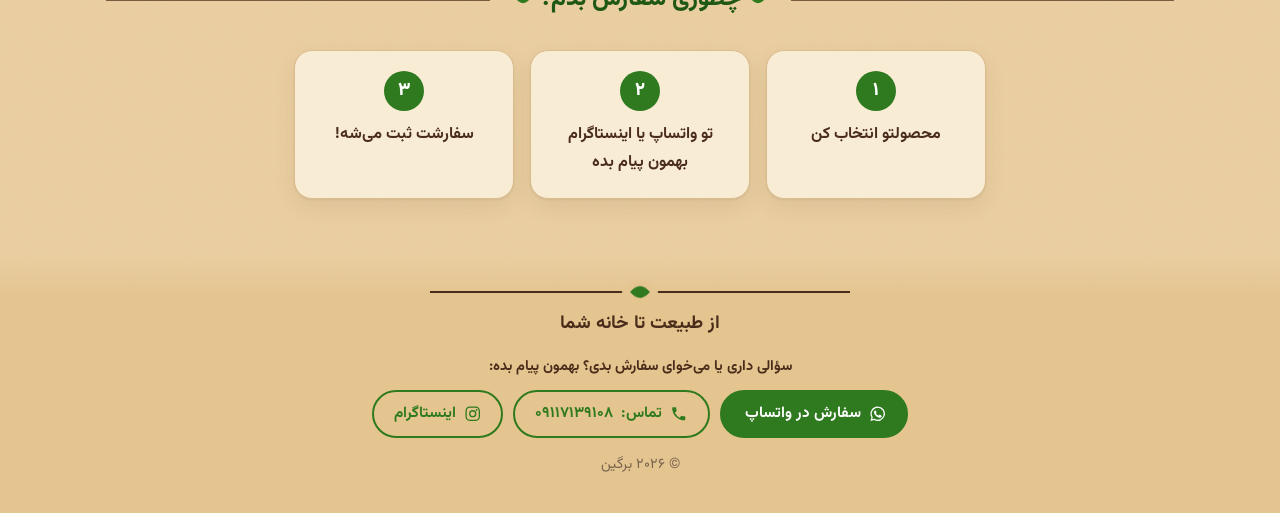
==== commit c31831bd: "feat: add the option add to basket" ====
--- a/index.html
+++ b/index.html
@@ -56,6 +56,7 @@
 
   <script src="products.js"></script>
   <script src="app.js"></script>
-  <script>loadData().then(renderHome);</script>
+  <script src="cart.js"></script>
+  <script>loadData().then(function () { renderHome(); initCart(); });</script>
 </body>
 </html>
--- a/style.css
+++ b/style.css
@@ -185,6 +185,7 @@
 }
 .grid > .card { width: 240px; }
 .card {
+  position: relative;
   display: flex; flex-direction: column;
   background: var(--surface);
   border: 1px solid var(--line);
@@ -207,6 +208,10 @@
 .card:hover .card-img img { transform: scale(1.05); }
 .card-body { padding: 14px 16px 16px; display: flex; flex-direction: column; flex: 1; text-align: center; }
 .card-body h3 { margin: 0; font-size: 1.1rem; color: var(--green-dark); }
+.card-link { color: inherit; text-decoration: none; }
+.card-link::after { content: ""; position: absolute; top: 0; right: 0; bottom: 0; left: 0; z-index: 0; }
+.card-link:focus { outline: none; }
+.card-link:focus-visible::after { outline: 3px solid var(--green); outline-offset: -3px; border-radius: var(--radius); }
 .short { margin: 4px 0 12px; color: var(--muted); font-size: .92rem; flex: 1; }
 .card-foot {
   display: flex; flex-direction: column; align-items: center; gap: 8px;
@@ -487,3 +492,258 @@
     .steps li > * + * { margin-top: 0; margin-right: 10px; }
   }
 }
+
+/* ---------- Cart (cart.js) ---------- */
+[hidden] { display: none !important; }
+button { font-family: inherit; }
+
+/* home cards: the card plus its cart control underneath */
+/* home cards: the control sits inside the card, under «بیشتر ببین», above the stretched link */
+.card-foot .cart-ctl { position: relative; z-index: 1; width: 100%; margin-top: 4px; }
+
+/* "بنداز تو سبد": green pill, cart icon before the text */
+.cart-add {
+  display: flex; align-items: center; justify-content: center; gap: 8px;
+  width: 100%; min-width: 44px; min-height: 44px; padding: 6px 14px; cursor: pointer;
+  font-size: .95rem; font-weight: 800; color: #fff;
+  background: linear-gradient(to bottom, #3b9128, var(--green));
+  border: 2px solid var(--green); border-radius: 999px;
+  box-shadow: inset 0 1px 0 rgba(255, 255, 255, .25), 0 4px 10px rgba(47, 122, 31, .25);
+  transition: background .15s ease, transform .15s ease;
+}
+.cart-add:hover { background: var(--green-dark); border-color: var(--green-dark); }
+.cart-add:active { transform: scale(.97); }
+
+/* + qty − : cream pill with green ring */
+.qty {
+  display: flex; align-items: center; justify-content: space-between;
+  width: 100%; min-height: 44px;
+  background: #fff8ea; border: 1.5px solid var(--green); border-radius: 999px;
+  box-shadow: inset 0 1px 0 #fff;
+}
+.qty-btn {
+  width: 44px; height: 44px; min-width: 44px; min-height: 44px; padding: 0; cursor: pointer;
+  display: grid; place-items: center;
+  font-size: 1.5rem; font-weight: 800; line-height: 1; color: var(--green-dark);
+  background: none; border: 0; border-radius: 50%;
+  transition: background .15s ease, color .15s ease;
+}
+.qty-btn:hover { background: rgba(47, 122, 31, .12); }
+.qty-btn:active { background: rgba(47, 122, 31, .22); }
+.qty-btn[disabled] { opacity: .35; cursor: default; }
+.qty-num { flex: 1; text-align: center; font-weight: 800; font-size: 1.05rem; color: var(--brown); }
+
+/* floating cart button, bottom-right (RTL start side), clear of the iPhone home bar */
+.cart-fab {
+  position: fixed; z-index: 60; right: 16px;
+  right: calc(16px + constant(safe-area-inset-right));
+  right: calc(16px + env(safe-area-inset-right));
+  bottom: 16px;
+  bottom: calc(16px + constant(safe-area-inset-bottom));
+  bottom: calc(16px + env(safe-area-inset-bottom));
+  display: grid; place-items: center;
+  width: 58px; height: 58px; min-width: 58px; min-height: 58px; padding: 0; cursor: pointer;
+  color: #fff; background: linear-gradient(to bottom, #3b9128, var(--green-dark));
+  border: 3px solid var(--surface); border-radius: 50%;
+  box-shadow: 0 0 0 1.5px var(--brown), 0 10px 24px rgba(74, 44, 26, .32);
+  transition: transform .2s cubic-bezier(.34, 1.56, .64, 1);
+}
+.cart-fab:hover { transform: scale(1.08); }
+.cart-fab:active { transform: scale(.95); }
+.cart-fab .ico { width: 28px; height: 28px; }
+.cart-badge {
+  position: absolute; top: -8px; right: -8px;
+  min-width: 24px; height: 24px; padding: 0 6px;
+  font-size: .8rem; font-weight: 800; line-height: 20px; text-align: center; color: #fff;
+  background: var(--red); border: 2px solid var(--surface); border-radius: 12px;
+}
+
+/* backdrop + drawer: bottom sheet on phones, 380px side panel on desktop (from the right) */
+.cart-backdrop {
+  position: fixed; top: 0; right: 0; bottom: 0; left: 0; z-index: 90;
+  background: rgba(59, 42, 30, .5);
+  animation: cart-fade .25s ease both;
+}
+.cart-drawer {
+  position: fixed; z-index: 100; left: 0; right: 0; bottom: 0;
+  max-height: 85vh; max-height: 85dvh;
+  display: flex; flex-direction: column; overflow: hidden;
+  background: var(--surface); color: var(--text);
+  border-top: 2px solid var(--line); border-radius: 22px 22px 0 0;
+  box-shadow: 0 -10px 30px rgba(74, 44, 26, .25);
+  padding-bottom: 0;
+  padding-bottom: constant(safe-area-inset-bottom);
+  padding-bottom: env(safe-area-inset-bottom);
+  transform: translateY(100%);
+  transition: transform .32s cubic-bezier(.22, 1, .36, 1);
+}
+.cart-drawer.is-open { transform: none; }
+.cart-drawer:focus { outline: none; }
+/* little grab handle on the sheet */
+.cart-head::before {
+  content: ""; position: absolute; top: 8px; left: 50%; width: 44px; height: 5px; margin-left: -22px;
+  border-radius: 3px; background: var(--line);
+}
+.cart-head {
+  position: relative; flex: none;
+  display: flex; align-items: center; justify-content: space-between;
+  padding: 18px 16px 6px;
+}
+.cart-title { margin: 0; font-size: 1.25rem; font-weight: 800; color: var(--green-dark); }
+.cart-close {
+  width: 44px; height: 44px; min-width: 44px; min-height: 44px; padding: 0; cursor: pointer;
+  font-size: 1.4rem; line-height: 1; color: var(--brown);
+  background: var(--bg); border: 1px solid var(--line); border-radius: 50%;
+  transition: background .15s ease, color .15s ease, border-color .15s ease;
+}
+.cart-close:hover { background: var(--green); border-color: var(--green); color: #fff; }
+.cart-body {
+  flex: 1 1 auto; min-height: 0; overflow-y: auto; -webkit-overflow-scrolling: touch;
+  padding: 0 16px;
+}
+body.cart-open { overflow: hidden; }
+
+.cart-list { list-style: none; margin: 0; padding: 0; }
+.cart-row {
+  display: flex; align-items: center; gap: 10px;
+  padding: 10px 0; border-bottom: 1px dashed var(--line);
+}
+.cart-row:last-child { border-bottom: 0; }
+.cart-thumb {
+  flex: none; width: 56px; height: 56px; object-fit: cover;
+  border-radius: 12px; border: 1px solid var(--line); background: var(--bg-deep);
+}
+.cart-row-info { flex: 1 1 0; min-width: 0; display: flex; flex-direction: column; text-align: right; }
+.cart-row-name {
+  font-weight: 800; font-size: .95rem; line-height: 1.5; color: var(--green-dark); text-decoration: none;
+}
+.cart-row-name:hover { text-decoration: underline; }
+.cart-row-price { font-size: .85rem; font-weight: 800; color: var(--brown); }
+.cart-row-note { margin: 2px 0 0; font-size: .78rem; line-height: 1.5; color: var(--muted); }
+.cart-row .qty { flex: none; width: 120px; }
+.cart-row .qty-btn { width: 44px; }
+.cart-remove {
+  flex: none; display: grid; place-items: center;
+  width: 44px; height: 44px; min-width: 44px; min-height: 44px; padding: 0; cursor: pointer;
+  color: var(--brown); background: none; border: 0; border-radius: 50%;
+  transition: background .15s ease, color .15s ease;
+}
+.cart-remove .ico { width: 22px; height: 22px; }
+.cart-remove:hover { background: rgba(200, 50, 30, .12); color: var(--red); }
+/* sold-out rows: faded, grey picture */
+.cart-row.is-sold-out .cart-thumb {
+  -webkit-filter: grayscale(.7) opacity(.6); filter: grayscale(.7) opacity(.6);
+}
+.cart-row.is-sold-out .cart-row-name { color: var(--muted); }
+.cart-row.is-sold-out .qty { opacity: .6; }
+
+.cart-empty { text-align: center; padding: 28px 8px 32px; color: var(--brown); }
+.cart-empty::before {
+  content: ""; display: block; width: 16px; height: 16px; margin: 0 auto 12px;
+  background: var(--green); border-radius: 0 70% 0 70%; transform: rotate(-45deg);
+}
+.cart-empty p { margin: 0 0 16px; font-weight: 700; }
+.cart-empty .btn { min-height: 44px; justify-content: center; }
+
+.cart-foot {
+  flex: none; padding: 10px 16px 16px; text-align: center;
+  background: var(--surface); border-top: 1.5px solid var(--line);
+}
+.cart-total {
+  display: flex; justify-content: space-between; align-items: center; gap: 10px;
+  margin: 0 0 12px; padding: 10px 14px;
+  background: var(--bg); border: 1px solid var(--line); border-radius: 14px;
+  font-weight: 800; color: var(--brown);
+}
+.cart-total-value { color: var(--green-dark); }
+.cart-send {
+  display: flex; justify-content: center; width: 100%; min-height: 52px; padding: 10px 20px;
+  font-size: 1.05rem; font-weight: 800;
+}
+.cart-clear {
+  display: block; width: 100%; min-height: 44px; margin-top: 6px; padding: 0; cursor: pointer;
+  font-size: .9rem; font-weight: 700; color: var(--muted);
+  background: none; border: 0; text-decoration: underline;
+}
+.cart-clear:hover { color: var(--brown); }
+.cart-confirm {
+  display: flex; flex-wrap: wrap; justify-content: center; gap: 8px; margin-top: 10px; padding: 12px;
+  background: var(--bg); border: 1.5px dashed var(--brown); border-radius: var(--radius);
+}
+.cart-confirm p { flex-basis: 100%; margin: 0; font-weight: 700; color: var(--brown); }
+.cart-confirm .btn {
+  min-height: 44px; min-width: 44px; justify-content: center; cursor: pointer;
+  font-size: .9rem; font-weight: 800;
+}
+.cart-confirm-yes { background: var(--brown); border-color: var(--brown); }
+.cart-confirm-yes:hover { background: #3a2113; border-color: #3a2113; }
+.cart-confirm-no { background: transparent; color: var(--green-dark); }
+
+/* toast "به سبدت اضافه شد" */
+.cart-toast {
+  position: fixed; left: 50%; z-index: 110; max-width: calc(100% - 32px);
+  bottom: 24px; margin: 0; padding: 10px 22px; text-align: center;
+  font-weight: 800; font-size: .95rem; color: #fff; pointer-events: none;
+  background: var(--brown); border-radius: 999px;
+  box-shadow: 0 8px 22px rgba(74, 44, 26, .35);
+  -webkit-transform: translateX(-50%); transform: translateX(-50%);
+}
+.cart-toast.is-show { animation: cart-toast 2.2s ease both; }
+body.cart-open .cart-toast { display: none; }
+@keyframes cart-toast {
+  0% { opacity: 0; -webkit-transform: translate(-50%, 12px); transform: translate(-50%, 12px); }
+  10%, 85% { opacity: 1; -webkit-transform: translate(-50%, 0); transform: translate(-50%, 0); }
+  100% { opacity: 0; -webkit-transform: translate(-50%, 0); transform: translate(-50%, 0); }
+}
+@keyframes cart-fade { from { opacity: 0; } to { opacity: 1; } }
+
+/* product page order box: only the cart control */
+.buy { max-width: 340px; margin-left: auto; margin-right: auto; padding: 16px; }
+.buy .cart-ctl { margin: 0; }
+.buy .cart-add { min-height: 52px; font-size: 1.1rem; }
+.buy .qty { min-height: 52px; }
+.buy .qty-btn { width: 52px; height: 48px; }
+.buy .qty-num { font-size: 1.2rem; }
+
+/* footer WhatsApp button: the count sits right next to the text */
+.wa-order .wa-count { margin-right: -5px; white-space: nowrap; }
+
+/* phone order bar: add / open cart */
+.order-bar .btn { cursor: pointer; font-family: inherit; }
+
+@media (min-width: 721px) {
+  .cart-drawer {
+    top: 0; left: auto; right: 0; bottom: 0; width: 380px; max-height: none;
+    border-top: 0; border-left: 2px solid var(--line); border-radius: 0;
+    box-shadow: -10px 0 30px rgba(74, 44, 26, .25);
+    padding-bottom: 0;
+    transform: translateX(100%);
+  }
+  .cart-drawer.is-open { transform: none; }
+  .cart-head::before { display: none; }
+  .cart-head { padding-top: 14px; }
+}
+@media (max-width: 720px) {
+  .cart-add { font-size: .88rem; gap: 5px; padding: 6px 8px; }
+  .cart-add .ico { width: 1.05em; height: 1.05em; }
+  .cart-toast {
+    bottom: 90px;
+    bottom: calc(90px + constant(safe-area-inset-bottom));
+    bottom: calc(90px + env(safe-area-inset-bottom));
+  }
+  body.has-order-bar .cart-fab { display: none !important; }
+  .order-bar .btn[hidden] { display: none !important; }
+}
+@media (prefers-reduced-motion: reduce) {
+  .cart-drawer, .cart-fab, .cart-add, .qty-btn, .cart-remove { transition: none; }
+  .cart-backdrop, .cart-toast.is-show { animation: none; }
+  .cart-toast.is-show { opacity: 1; }
+}
+
+/* Old Safari: no flex gap / inset */
+@supports not (inset: 0) {
+  .cart-add > * + *, .btn.cart-send > * + * { margin-right: 8px; }
+  .cart-row > * + * { margin-right: 10px; }
+  .cart-confirm > * { margin: 4px; }
+  .wa-order .wa-count { margin-right: 0; }
+}
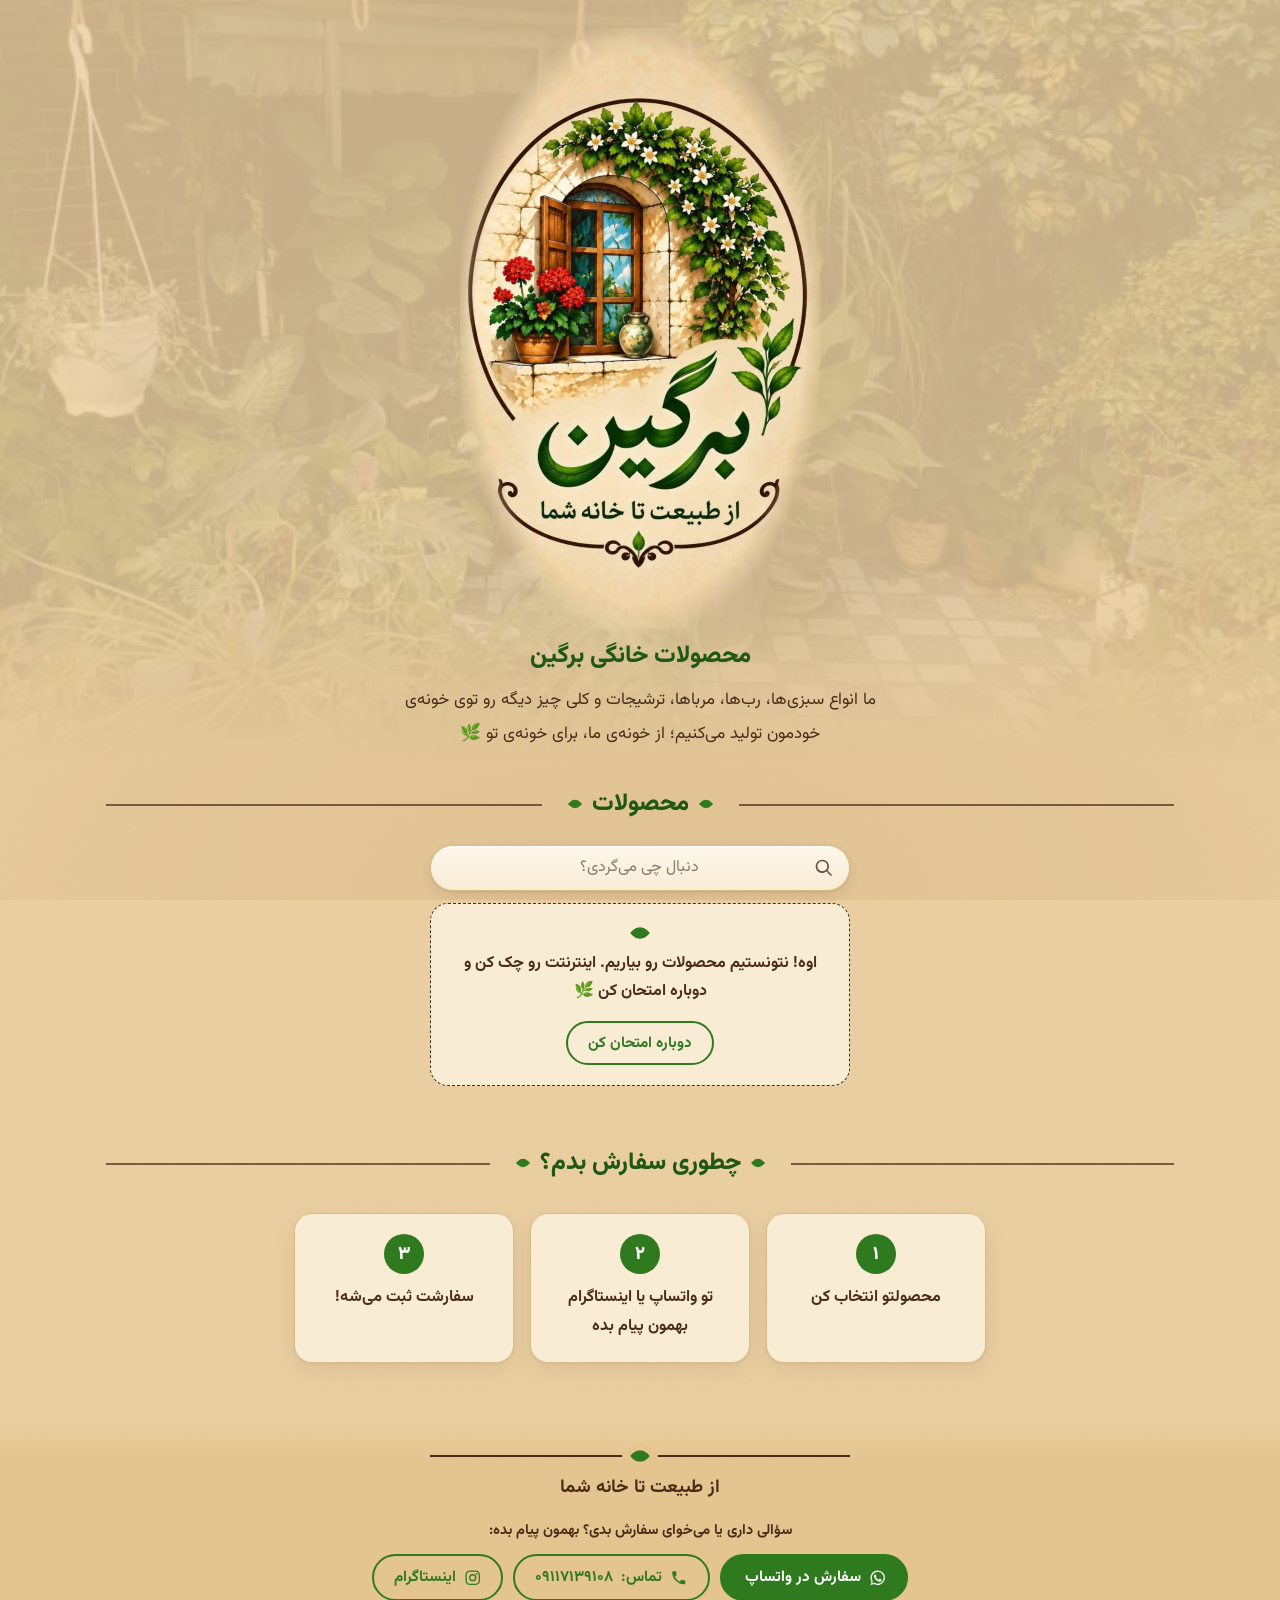
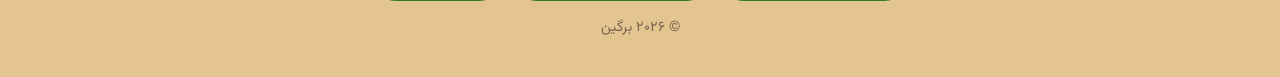
==== commit 4ae43239: "feat(style): add the garden photo as the home page background Co-Authored-By: Claude Haiku 5.5 <nore" ====
--- a/index.html
+++ b/index.html
@@ -28,6 +28,12 @@
 <body>
   <section class="hero">
     <img class="hero-logo" src="images/logo.jpg" alt="برگین — از طبیعت تا خانه شما">
+    <div class="hero-bg" aria-hidden="true">
+      <picture>
+        <source srcset="images/backgrounds/garden.webp" type="image/webp">
+        <img src="images/backgrounds/garden.jpg" width="750" height="1000" alt="" decoding="async">
+      </picture>
+    </div>
     <p class="hero-lead">محصولات خانگی برگین</p>
     <p class="hero-intro">ما انواع سبزی‌ها، رب‌ها، مرباها، ترشیجات و کلی چیز دیگه رو توی خونه‌ی خودمون تولید می‌کنیم؛ از خونه‌ی ما، برای خونه‌ی تو 🌿</p>
   </section>
--- a/style.css
+++ b/style.css
@@ -41,7 +41,19 @@
 .container { max-width: 1100px; margin: 0 auto; padding: 0 16px 56px; }
 
 /* Hero */
-.hero { display: flex; flex-direction: column; align-items: center; padding: 28px 16px 8px; }
+.hero { position: relative; isolation: isolate; display: flex; flex-direction: column; align-items: center; padding: 28px 16px 8px; }
+/* Home page background: the owner's garden photo (still), under a parchment veil so the text stays readable */
+.hero-bg {
+  position: absolute; inset: 0; z-index: -1; overflow: hidden; pointer-events: none;
+  -webkit-mask-image: linear-gradient(#000 78%, transparent 100%);
+          mask-image: linear-gradient(#000 78%, transparent 100%);
+}
+.hero-bg picture, .hero-bg img { display: block; width: 100%; height: 100%; }
+.hero-bg img { object-fit: cover; object-position: center; }
+.hero-bg::after {
+  content: ""; position: absolute; inset: 0;
+  background: rgba(236, 209, 163, .84);
+}
 .hero-logo {
   width: min(360px, 80vw);
   -webkit-mask-image: radial-gradient(ellipse 52% 52% at center, #000 88%, transparent 100%);
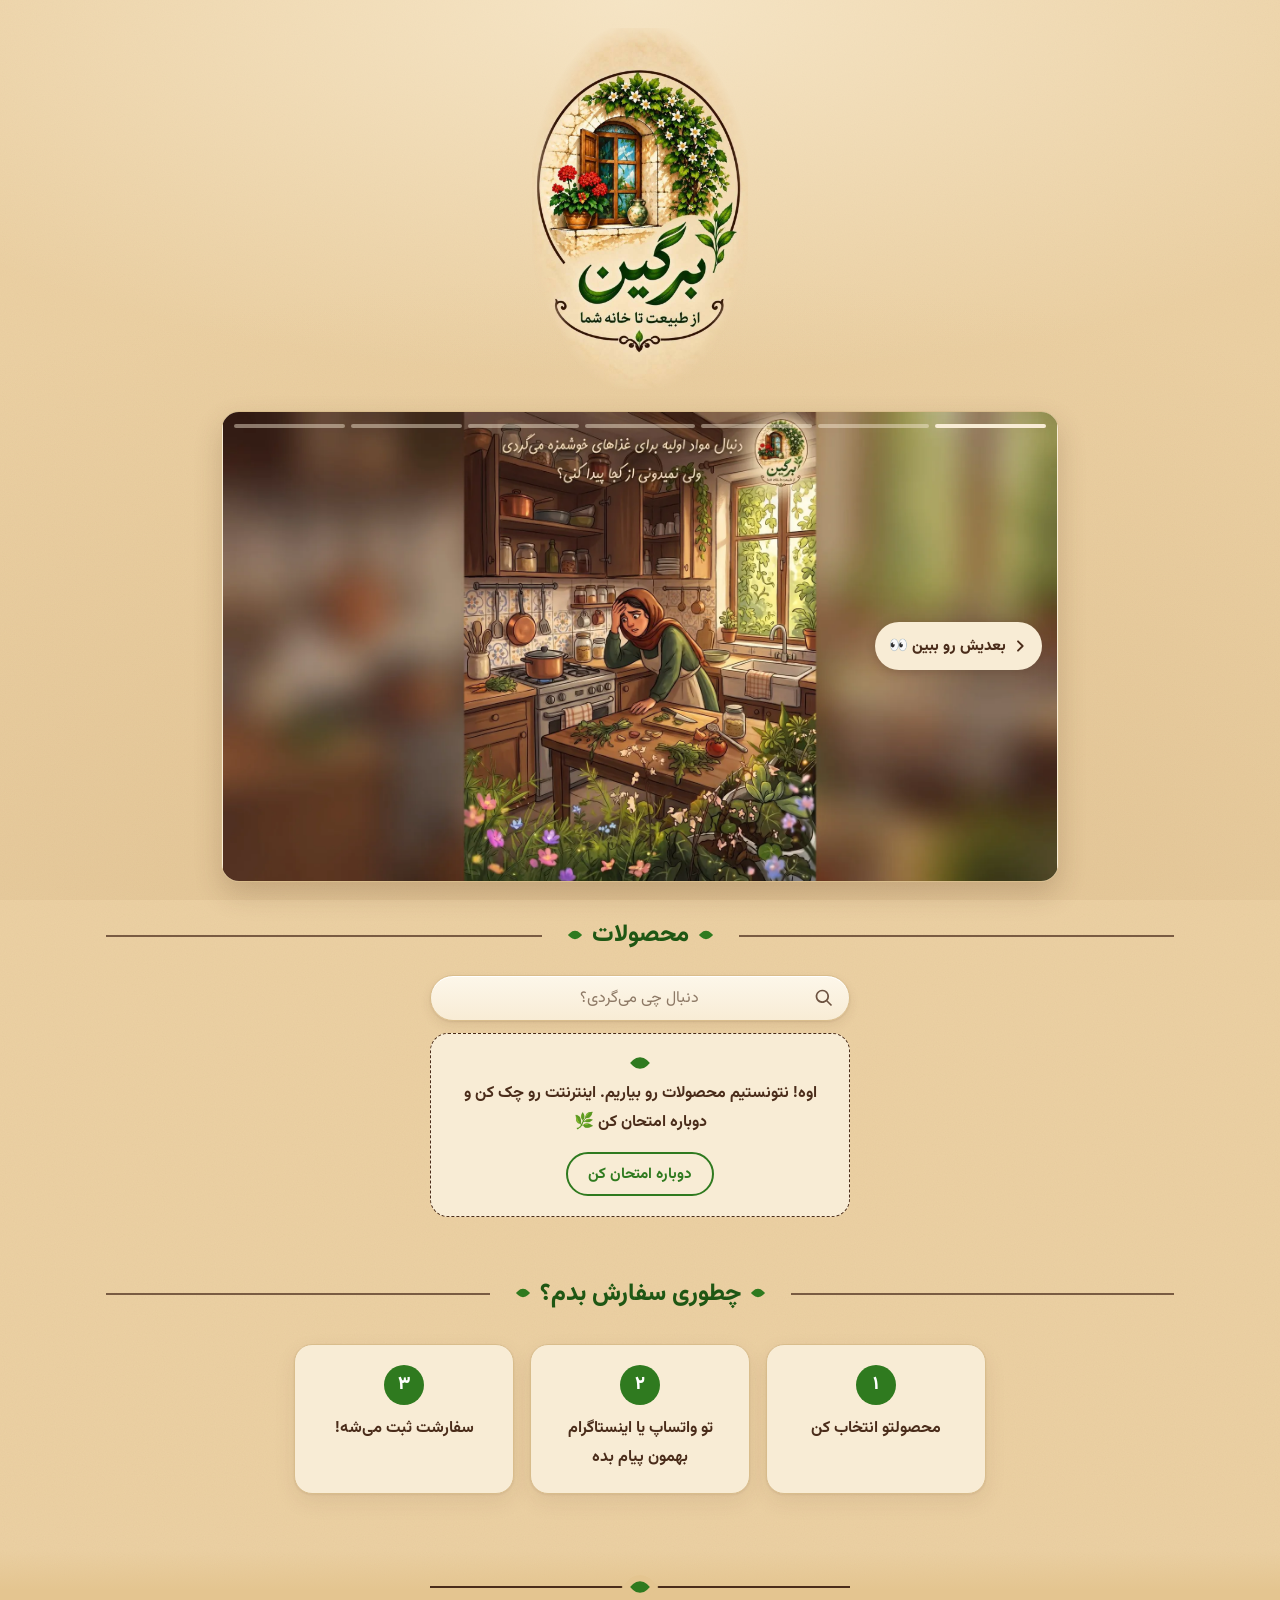
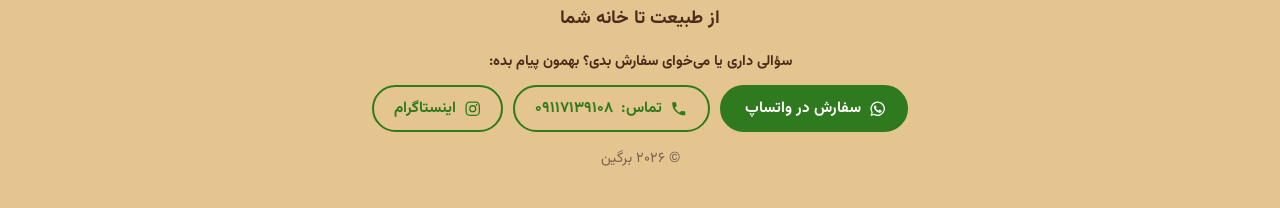
==== commit a3976b91: "feat(design): add the seven-slide home story with wide images for computers Co-Authored-By: Claude O" ====
--- a/index.html
+++ b/index.html
@@ -28,18 +28,126 @@
 <body>
   <section class="hero">
     <img class="hero-logo" src="images/logo.jpg" alt="برگین — از طبیعت تا خانه شما">
-    <div class="hero-bg" aria-hidden="true">
-      <picture>
-        <source srcset="images/backgrounds/garden.webp" type="image/webp">
-        <img src="images/backgrounds/garden.jpg" width="750" height="1000" alt="" decoding="async">
-      </picture>
-    </div>
-    <p class="hero-lead">محصولات خانگی برگین</p>
-    <p class="hero-intro">ما انواع سبزی‌ها، رب‌ها، مرباها، ترشیجات و کلی چیز دیگه رو توی خونه‌ی خودمون تولید می‌کنیم؛ از خونه‌ی ما، برای خونه‌ی تو 🌿</p>
+    <section class="story" id="story" tabindex="0" role="region" aria-roledescription="carousel" aria-label="برگین">
+      <div class="story-bars" aria-hidden="true"><span class="is-active"></span><span></span><span></span><span></span><span></span><span></span><span></span></div>
+      <div class="story-slide is-active" role="group" aria-roledescription="اسلاید" aria-label="۱ از ۷">
+        <picture>
+          <source media="(min-width: 768px)" srcset="images/backgrounds/story-1-wide.webp" type="image/webp">
+          <source media="(min-width: 768px)" srcset="images/backgrounds/story-1-wide.jpg">
+          <source srcset="images/backgrounds/story-1.webp" type="image/webp">
+          <img src="images/backgrounds/story-1.jpg" width="1080" height="1440" alt="دنبال مواد اولیه برای غذاهای خوشمزه می‌گردی ولی نمی‌دونی از کجا پیدا کنی؟ — خانمی نگران توی آشپزخونه" loading="eager" decoding="async">
+        </picture>
+      </div>
+      <div class="story-slide" role="group" aria-roledescription="اسلاید" aria-label="۲ از ۷">
+        <picture>
+          <source media="(min-width: 768px)" srcset="images/backgrounds/story-2-wide.webp" type="image/webp">
+          <source media="(min-width: 768px)" srcset="images/backgrounds/story-2-wide.jpg">
+          <source srcset="images/backgrounds/story-2.webp" type="image/webp">
+          <img src="images/backgrounds/story-2.jpg" width="1080" height="1440" alt="نگران نباش! ما برات هر چیزی که بخوای رو تولید می‌کنیم 🌿 — خانمی آروم با یه فنجون چای کنار باغچه" loading="lazy" decoding="async">
+        </picture>
+      </div>
+      <div class="story-slide" role="group" aria-roledescription="اسلاید" aria-label="۳ از ۷">
+        <picture>
+          <source media="(min-width: 768px)" srcset="images/backgrounds/story-3-wide.webp" type="image/webp">
+          <source media="(min-width: 768px)" srcset="images/backgrounds/story-3-wide.jpg">
+          <source srcset="images/backgrounds/story-3.webp" type="image/webp">
+          <img src="images/backgrounds/story-3.jpg" width="1080" height="1440" alt="ما برات از خطه‌ی مازندران می‌ریم و سبزی‌ها و مواد اولیه‌ی محلی رو فراهم می‌کنیم — خانمی با سبد، سبزی می‌چینه" loading="lazy" decoding="async">
+        </picture>
+      </div>
+      <div class="story-slide" role="group" aria-roledescription="اسلاید" aria-label="۴ از ۷">
+        <picture>
+          <source media="(min-width: 768px)" srcset="images/backgrounds/story-4-wide.webp" type="image/webp">
+          <source media="(min-width: 768px)" srcset="images/backgrounds/story-4-wide.jpg">
+          <source srcset="images/backgrounds/story-4.webp" type="image/webp">
+          <img src="images/backgrounds/story-4.jpg" width="1080" height="1440" alt="مرحله ۱: شستشوی دقیق و سنتی — ما همه‌چیز رو با وسواس و طبیعی شستشو میدیم 🌿" loading="lazy" decoding="async">
+        </picture>
+      </div>
+      <div class="story-slide" role="group" aria-roledescription="اسلاید" aria-label="۵ از ۷">
+        <picture>
+          <source media="(min-width: 768px)" srcset="images/backgrounds/story-5-wide.webp" type="image/webp">
+          <source media="(min-width: 768px)" srcset="images/backgrounds/story-5-wide.jpg">
+          <source srcset="images/backgrounds/story-5.webp" type="image/webp">
+          <img src="images/backgrounds/story-5.jpg" width="1080" height="1440" alt="مرحله ۲: فرآوری خانگی بر اساس سفارش شما — همه چیز تازه و دقیقاً همونطور که خواستین آماده میشه" loading="lazy" decoding="async">
+        </picture>
+      </div>
+      <div class="story-slide" role="group" aria-roledescription="اسلاید" aria-label="۶ از ۷">
+        <picture>
+          <source media="(min-width: 768px)" srcset="images/backgrounds/story-6-wide.webp" type="image/webp">
+          <source media="(min-width: 768px)" srcset="images/backgrounds/story-6-wide.jpg">
+          <source srcset="images/backgrounds/story-6.webp" type="image/webp">
+          <img src="images/backgrounds/story-6.jpg" width="1080" height="1440" alt="مرحله ۳: صبر و اصالت در تولید — برای جا افتادن و کیفیت بی‌نظیر، بعضی کارها ممکنه چند روز زمان ببره ⏳" loading="lazy" decoding="async">
+        </picture>
+      </div>
+      <div class="story-slide" role="group" aria-roledescription="اسلاید" aria-label="۷ از ۷">
+        <picture>
+          <source media="(min-width: 768px)" srcset="images/backgrounds/story-7-wide.webp" type="image/webp">
+          <source media="(min-width: 768px)" srcset="images/backgrounds/story-7-wide.jpg">
+          <source srcset="images/backgrounds/story-7.webp" type="image/webp">
+          <img src="images/backgrounds/story-7.jpg" width="1080" height="1440" alt="در آخر با عشق برات ارسالش می‌کنیم؛ از خانه‌ی ما، برای خانه‌ی تو — جعبه‌ی برگین به دست مشتری می‌رسه" loading="lazy" decoding="async">
+        </picture>
+      </div>
+      <button type="button" class="story-btn story-btn-prev" aria-label="قبلی" hidden><span class="story-btn-text">قبلی</span><svg viewBox="0 0 24 24" aria-hidden="true"><path d="M15 5l-7 7 7 7"/></svg></button>
+      <button type="button" class="story-btn story-btn-next" aria-label="بعدیش رو ببین 👀"><svg viewBox="0 0 24 24" aria-hidden="true"><path d="M9 5l7 7-7 7"/></svg><span class="story-btn-text">بعدیش رو ببین 👀</span></button>
+    </section>
+    <script>
+      (function () {
+        var story = document.getElementById('story');
+        if (!story) return;
+        // Button texts live here only (one per slide) so bargin-content can review them later.
+        var NEXT_TEXT = [
+          'بعدیش رو ببین 👀',
+          'هنوز تموم نشده…',
+          'یه چیز دیگه هم داریم!',
+          'بعدی رو از دست نده 😋',
+          'این یکی رو ببین…',
+          'یه دونه‌ی دیگه مونده!',
+          'حالا بریم سراغ محصولات 🌿'
+        ];
+        var PREV_TEXT = 'قبلی';
+        var slides = story.querySelectorAll('.story-slide');
+        var bars = story.querySelectorAll('.story-bars span');
+        var prevBtn = story.querySelector('.story-btn-prev');
+        var nextBtn = story.querySelector('.story-btn-next');
+        var nextText = nextBtn.querySelector('.story-btn-text');
+        var count = slides.length, current = 0;
+        var still = !!(window.matchMedia && window.matchMedia('(prefers-reduced-motion: reduce)').matches);
+        prevBtn.querySelector('.story-btn-text').textContent = PREV_TEXT;
+        prevBtn.setAttribute('aria-label', PREV_TEXT);
+        function show(i) {
+          if (i < 0 || i >= count) return;
+          current = i;
+          for (var k = 0; k < count; k++) {
+            slides[k].classList.toggle('is-active', k === current);
+            bars[k].className = k <= current ? 'done' : '';
+          }
+          var label = NEXT_TEXT[current] || NEXT_TEXT[NEXT_TEXT.length - 1];
+          nextText.textContent = label;
+          nextBtn.setAttribute('aria-label', label);
+          if (current === 0 && document.activeElement === prevBtn) nextBtn.focus();
+          prevBtn.hidden = current === 0;
+        }
+        function goProducts() {
+          var products = document.getElementById('products');
+          if (!products) return;
+          try { products.scrollIntoView({ behavior: still ? 'auto' : 'smooth', block: 'start' }); }
+          catch (e) { products.scrollIntoView(true); }
+          try { products.focus({ preventScroll: true }); } catch (e) { products.focus(); }
+        }
+        prevBtn.addEventListener('click', function () { show(current - 1); });
+        nextBtn.addEventListener('click', function () {
+          if (current < count - 1) show(current + 1); else goProducts();
+        });
+        story.addEventListener('keydown', function (e) {
+          if (e.key === 'ArrowRight' || e.key === 'Right') { e.preventDefault(); show(current + 1); }
+          else if (e.key === 'ArrowLeft' || e.key === 'Left') { e.preventDefault(); show(current - 1); }
+        });
+        show(0);
+      })();
+    </script>
   </section>
 
   <main class="container">
-    <h2 class="section-title"><span>محصولات</span></h2>
+    <h2 class="section-title" id="products" tabindex="-1"><span>محصولات</span></h2>
     <form class="search" role="search" action="#">
       <svg class="search-icon" viewBox="0 0 24 24" aria-hidden="true"><path fill="currentColor" d="M10 2a8 8 0 0 1 6.3 12.9l5.4 5.4-1.4 1.4-5.4-5.4A8 8 0 1 1 10 2Zm0 2a6 6 0 1 0 0 12 6 6 0 0 0 0-12Z"/></svg>
       <input type="search" id="search" placeholder="دنبال چی می‌گردی؟" aria-label="جستجوی محصولات" autocomplete="off" autocapitalize="off" autocorrect="off" spellcheck="false" enterkeyhint="search">
--- a/style.css
+++ b/style.css
@@ -12,6 +12,9 @@
   --brown: #4a2c1a;
   --red: #c8321e;
   --radius: 18px;
+  --page-max: 1100px; /* .container max width; the home story uses the same width */
+  --gutter: 16px;     /* side padding of .container and .hero */
+  --logo-w-desk: 216px; /* home logo width on 768px+ (60% of the phone/old 360px); logo.jpg is 720x1202 */
   --shadow: 0 1px 2px rgba(74, 44, 26, .08), 0 8px 22px rgba(74, 44, 26, .08);
   --shadow-hover: 0 2px 4px rgba(74, 44, 26, .1), 0 18px 36px rgba(74, 44, 26, .16);
 }
@@ -38,34 +41,91 @@
 a { color: inherit; }
 img { display: block; max-width: 100%; }
 
-.container { max-width: 1100px; margin: 0 auto; padding: 0 16px 56px; }
+.container { max-width: var(--page-max); margin: 0 auto; padding: 0 var(--gutter) 56px; }
 
 /* Hero */
-.hero { position: relative; isolation: isolate; display: flex; flex-direction: column; align-items: center; padding: 28px 16px 8px; }
-/* Home page background: the owner's garden photo (still), under a parchment veil so the text stays readable */
-.hero-bg {
-  position: absolute; inset: 0; z-index: -1; overflow: hidden; pointer-events: none;
-  -webkit-mask-image: linear-gradient(#000 78%, transparent 100%);
-          mask-image: linear-gradient(#000 78%, transparent 100%);
-}
-.hero-bg picture, .hero-bg img { display: block; width: 100%; height: 100%; }
-.hero-bg img { object-fit: cover; object-position: center; }
-.hero-bg::after {
-  content: ""; position: absolute; inset: 0;
-  background: rgba(236, 209, 163, .84);
+.hero { position: relative; isolation: isolate; display: flex; flex-direction: column; align-items: center; padding: 28px var(--gutter) 8px; }
+/* Home page story: seven owner images (story-1..7, 1080x1440, text is inside the images).
+   Whole image always visible (frame matches the image ratio, object-fit contain), never cropped.
+   Under 768px: tall 3:4 images (story-N), full width, edge to edge (cancels the hero's gutter).
+   768px and up: wide 16:9 images (story-N-wide, picked by <picture>), as wide as the product grid
+   (.container content box: --page-max minus two --gutter), but capped so the smaller logo plus the
+   whole story fit in one window height (then a little narrower than the grid, centred; owner OK). */
+.story {
+  position: relative; overflow: hidden; isolation: isolate;
+  width: 100vw; max-height: 100vh; margin: 18px calc(50% - 50vw) 0; aspect-ratio: 3 / 4;
+  background: var(--surface); box-shadow: 0 10px 22px rgba(74, 44, 26, .18);
+}
+@media (min-width: 768px) {
+  .story {
+    /* as wide as the product grid, but never taller than the window left under the logo:
+       28px hero padding + logo height (width x 1202/720) + 22px gap + 2px border + 16px air */
+    width: min(100%, calc(var(--page-max) - 2 * var(--gutter)),
+               calc((100vh - 68px - var(--logo-w-desk) * 1.6694) * 16 / 9));
+    max-height: none; margin: 22px auto 0; aspect-ratio: 16 / 9;
+    border: 1px solid var(--line); border-radius: var(--radius);
+    box-shadow: 0 12px 28px rgba(74, 44, 26, .2);
+  }
+}
+.story-slide {
+  position: absolute; inset: 0; opacity: 0; transition: opacity .7s ease;
+}
+.story-slide.is-active { opacity: 1; }
+.story-slide picture, .story-slide img { display: block; width: 100%; height: 100%; }
+.story-slide img { object-fit: contain; object-position: center; }
+/* Position bars: slides already seen and the current one are filled (no timer, no animation) */
+.story-bars {
+  position: absolute; top: 12px; left: 12px; right: 12px; z-index: 4;
+  display: flex; gap: 6px; pointer-events: none;
+}
+.story-bars span {
+  flex: 1; height: 4px; border-radius: 4px;
+  background: rgba(248, 236, 213, .45); transition: background-color .3s ease;
+}
+.story-bars span.done { background: var(--surface); }
+.story:focus { outline: none; }
+.story:focus-visible { outline: 3px solid var(--green-dark); outline-offset: 3px; }
+/* Text pills: left = previous («قبلی», hidden on slide 1), right = next (teaser text per slide).
+   The text inside the images is only in the top band of the drawing, so the pills sit over the image:
+   bottom corners on phones; on 768px+ in the middle of the blurred side bands of the wide images
+   (each band is 555/1920 = 28.9% of the width; a pill fits inside its band and wraps if needed). */
+.story-btn {
+  position: absolute; bottom: 12px; z-index: 5;
+  display: inline-flex; align-items: center; gap: 6px;
+  min-height: 44px; max-width: calc(64% - 12px); padding: 8px 16px;
+  border: 0; border-radius: 999px; cursor: pointer;
+  background: var(--surface); color: var(--brown);
+  font: 800 .92rem/1.4 "Vazirmatn", Tahoma, system-ui, sans-serif;
+  box-shadow: 0 2px 10px rgba(74, 44, 26, .3);
+  transition: transform .2s ease, box-shadow .2s ease;
+}
+.story-btn[hidden] { display: none; }
+.story-btn svg { flex: none; width: 16px; height: 16px; fill: none; stroke: currentColor; stroke-width: 2.8; stroke-linecap: round; stroke-linejoin: round; }
+.story-btn:hover { transform: translateY(-1px); box-shadow: 0 4px 14px rgba(74, 44, 26, .34); }
+.story-btn:focus-visible { outline: 3px solid var(--green-dark); outline-offset: 2px; }
+.story-btn-prev { left: 10px; max-width: calc(36% - 12px); }
+.story-btn-next { right: 10px; }
+@media (min-width: 768px) {
+  .story-btn {
+    bottom: auto; top: 50%; min-height: 48px; max-width: calc(28.9% - 22px); padding: 10px 14px;
+    font-size: .95rem; line-height: 1.5; text-align: center; transform: translateY(-50%);
+  }
+  .story-btn:hover { transform: translateY(calc(-50% - 1px)); }
+  .story-btn-prev { left: 16px; max-width: calc(28.9% - 22px); }
+  .story-btn-next { right: 16px; }
+}
+@media (prefers-reduced-motion: reduce) {
+  .story-slide, .story-bars span, .story-btn { transition: none; }
+  .story-btn:hover { transform: none; }
+  @media (min-width: 768px) { .story-btn:hover { transform: translateY(-50%); } }
 }
 .hero-logo {
   width: min(360px, 80vw);
   -webkit-mask-image: radial-gradient(ellipse 52% 52% at center, #000 88%, transparent 100%);
           mask-image: radial-gradient(ellipse 52% 52% at center, #000 88%, transparent 100%);
 }
-.hero-lead {
-  margin: 6px 0 0; text-align: center;
-  color: var(--green-dark); font-size: clamp(1.2rem, 4.4vw, 1.5rem); font-weight: 800;
-}
-.hero-intro {
-  max-width: 520px; margin: 6px auto 0; text-align: center;
-  color: var(--brown); font-size: clamp(.95rem, 3.4vw, 1.05rem); line-height: 2;
+@media (min-width: 768px) {
+  .hero-logo { width: var(--logo-w-desk); }
 }
 
 /* Section title with brown rules on both sides */
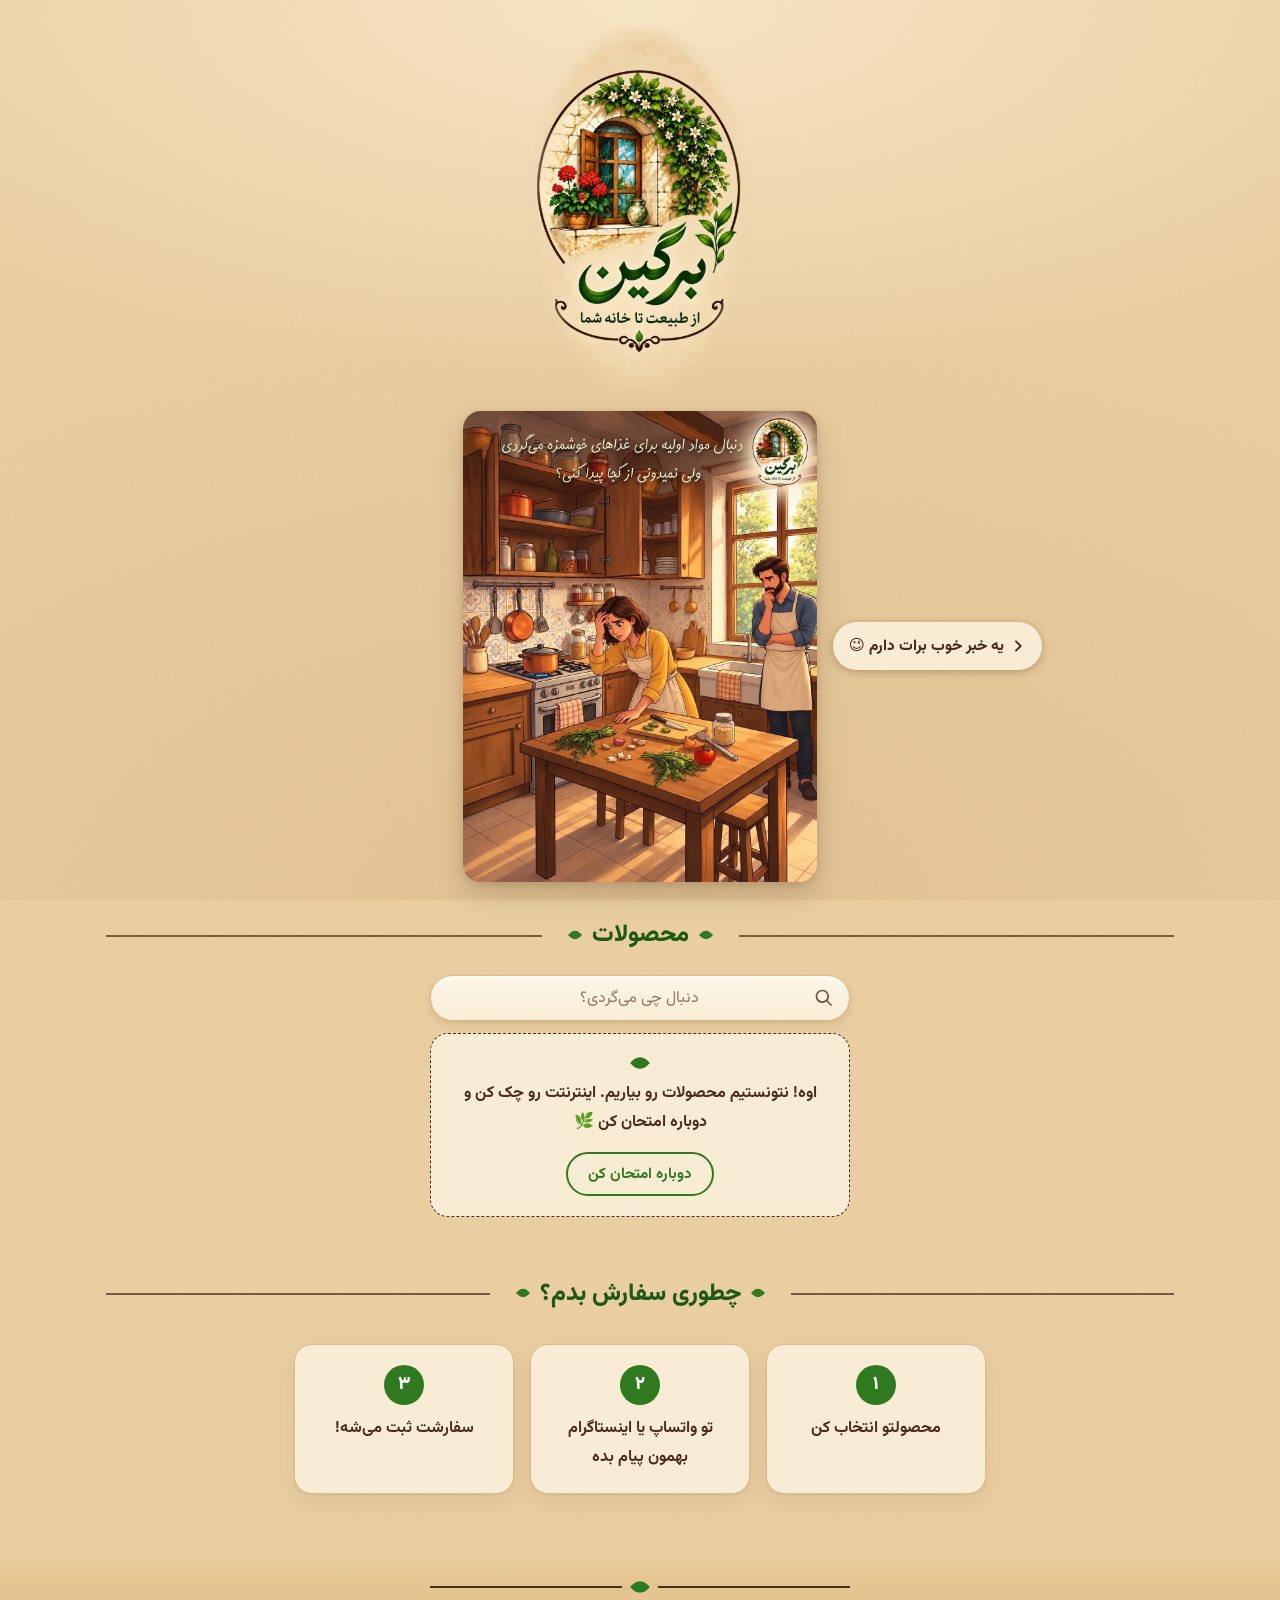
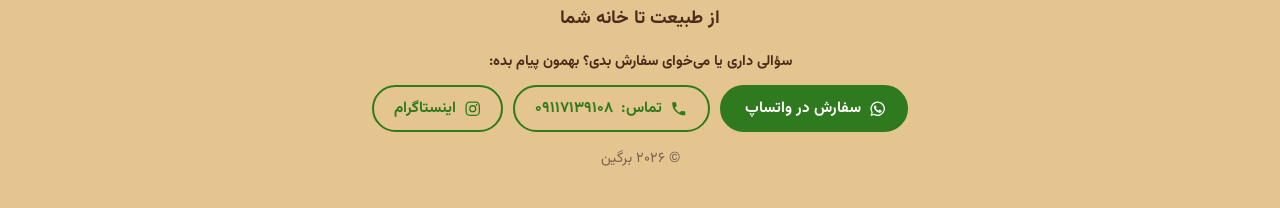
==== commit f372a75b: "feat(design): eight-slide home story with teaser buttons Co-Authored-By: Claude Opus 5.5 <noreply@an" ====
--- a/index.html
+++ b/index.html
@@ -29,65 +29,56 @@
   <section class="hero">
     <img class="hero-logo" src="images/logo.jpg" alt="برگین — از طبیعت تا خانه شما">
     <section class="story" id="story" tabindex="0" role="region" aria-roledescription="carousel" aria-label="برگین">
-      <div class="story-bars" aria-hidden="true"><span class="is-active"></span><span></span><span></span><span></span><span></span><span></span><span></span></div>
-      <div class="story-slide is-active" role="group" aria-roledescription="اسلاید" aria-label="۱ از ۷">
+      <div class="story-slide is-active" role="group" aria-roledescription="اسلاید" aria-label="۱ از ۸">
         <picture>
-          <source media="(min-width: 768px)" srcset="images/backgrounds/story-1-wide.webp" type="image/webp">
-          <source media="(min-width: 768px)" srcset="images/backgrounds/story-1-wide.jpg">
           <source srcset="images/backgrounds/story-1.webp" type="image/webp">
-          <img src="images/backgrounds/story-1.jpg" width="1080" height="1440" alt="دنبال مواد اولیه برای غذاهای خوشمزه می‌گردی ولی نمی‌دونی از کجا پیدا کنی؟ — خانمی نگران توی آشپزخونه" loading="eager" decoding="async">
+          <img src="images/backgrounds/story-1.jpg" width="1080" height="1440" alt="دنبال مواد اولیه برای غذاهای خوشمزه می‌گردی ولی نمیدونی از کجا پیدا کنی؟" loading="eager" decoding="async">
         </picture>
       </div>
-      <div class="story-slide" role="group" aria-roledescription="اسلاید" aria-label="۲ از ۷">
+      <div class="story-slide" role="group" aria-roledescription="اسلاید" aria-label="۲ از ۸">
         <picture>
-          <source media="(min-width: 768px)" srcset="images/backgrounds/story-2-wide.webp" type="image/webp">
-          <source media="(min-width: 768px)" srcset="images/backgrounds/story-2-wide.jpg">
           <source srcset="images/backgrounds/story-2.webp" type="image/webp">
-          <img src="images/backgrounds/story-2.jpg" width="1080" height="1440" alt="نگران نباش! ما برات هر چیزی که بخوای رو تولید می‌کنیم 🌿 — خانمی آروم با یه فنجون چای کنار باغچه" loading="lazy" decoding="async">
+          <img src="images/backgrounds/story-2.jpg" width="1080" height="1440" alt="نگران نباش! ما برات هر چیزی که بخوای رو تولید می‌کنیم" loading="lazy" decoding="async">
         </picture>
       </div>
-      <div class="story-slide" role="group" aria-roledescription="اسلاید" aria-label="۳ از ۷">
+      <div class="story-slide" role="group" aria-roledescription="اسلاید" aria-label="۳ از ۸">
         <picture>
-          <source media="(min-width: 768px)" srcset="images/backgrounds/story-3-wide.webp" type="image/webp">
-          <source media="(min-width: 768px)" srcset="images/backgrounds/story-3-wide.jpg">
           <source srcset="images/backgrounds/story-3.webp" type="image/webp">
-          <img src="images/backgrounds/story-3.jpg" width="1080" height="1440" alt="ما برات از خطه‌ی مازندران می‌ریم و سبزی‌ها و مواد اولیه‌ی محلی رو فراهم می‌کنیم — خانمی با سبد، سبزی می‌چینه" loading="lazy" decoding="async">
+          <img src="images/backgrounds/story-3.jpg" width="1080" height="1440" alt="ما برات از خطه‌ی مازندران، سبزی‌ها و مواد اولیه‌ی محلی رو فراهم می‌کنیم." loading="lazy" decoding="async">
         </picture>
       </div>
-      <div class="story-slide" role="group" aria-roledescription="اسلاید" aria-label="۴ از ۷">
+      <div class="story-slide" role="group" aria-roledescription="اسلاید" aria-label="۴ از ۸">
         <picture>
-          <source media="(min-width: 768px)" srcset="images/backgrounds/story-4-wide.webp" type="image/webp">
-          <source media="(min-width: 768px)" srcset="images/backgrounds/story-4-wide.jpg">
           <source srcset="images/backgrounds/story-4.webp" type="image/webp">
-          <img src="images/backgrounds/story-4.jpg" width="1080" height="1440" alt="مرحله ۱: شستشوی دقیق و سنتی — ما همه‌چیز رو با وسواس و طبیعی شستشو میدیم 🌿" loading="lazy" decoding="async">
+          <img src="images/backgrounds/story-4.jpg" width="1080" height="1440" alt="مرحله ۱: شستشوی دقیق و سنتی — ما همه‌چیز رو با وسواس و با خطه‌ی مازندران و طبیعتش براتون آماده می‌کنیم." loading="lazy" decoding="async">
         </picture>
       </div>
-      <div class="story-slide" role="group" aria-roledescription="اسلاید" aria-label="۵ از ۷">
+      <div class="story-slide" role="group" aria-roledescription="اسلاید" aria-label="۵ از ۸">
         <picture>
-          <source media="(min-width: 768px)" srcset="images/backgrounds/story-5-wide.webp" type="image/webp">
-          <source media="(min-width: 768px)" srcset="images/backgrounds/story-5-wide.jpg">
           <source srcset="images/backgrounds/story-5.webp" type="image/webp">
           <img src="images/backgrounds/story-5.jpg" width="1080" height="1440" alt="مرحله ۲: فرآوری خانگی بر اساس سفارش شما — همه چیز تازه و دقیقاً همونطور که خواستین آماده میشه" loading="lazy" decoding="async">
         </picture>
       </div>
-      <div class="story-slide" role="group" aria-roledescription="اسلاید" aria-label="۶ از ۷">
+      <div class="story-slide" role="group" aria-roledescription="اسلاید" aria-label="۶ از ۸">
         <picture>
-          <source media="(min-width: 768px)" srcset="images/backgrounds/story-6-wide.webp" type="image/webp">
-          <source media="(min-width: 768px)" srcset="images/backgrounds/story-6-wide.jpg">
           <source srcset="images/backgrounds/story-6.webp" type="image/webp">
-          <img src="images/backgrounds/story-6.jpg" width="1080" height="1440" alt="مرحله ۳: صبر و اصالت در تولید — برای جا افتادن و کیفیت بی‌نظیر، بعضی کارها ممکنه چند روز زمان ببره ⏳" loading="lazy" decoding="async">
+          <img src="images/backgrounds/story-6.jpg" width="1080" height="1440" alt="مرحله ۳: صبر و اصالت در تولید — برای جا افتادن و کیفیت بهتر، بعضی کارها همیشه چند روز زمان می‌بره" loading="lazy" decoding="async">
         </picture>
       </div>
-      <div class="story-slide" role="group" aria-roledescription="اسلاید" aria-label="۷ از ۷">
+      <div class="story-slide" role="group" aria-roledescription="اسلاید" aria-label="۷ از ۸">
         <picture>
-          <source media="(min-width: 768px)" srcset="images/backgrounds/story-7-wide.webp" type="image/webp">
-          <source media="(min-width: 768px)" srcset="images/backgrounds/story-7-wide.jpg">
           <source srcset="images/backgrounds/story-7.webp" type="image/webp">
-          <img src="images/backgrounds/story-7.jpg" width="1080" height="1440" alt="در آخر با عشق برات ارسالش می‌کنیم؛ از خانه‌ی ما، برای خانه‌ی تو — جعبه‌ی برگین به دست مشتری می‌رسه" loading="lazy" decoding="async">
+          <img src="images/backgrounds/story-7.jpg" width="1080" height="1440" alt="مرحله ۴: بسته بندی محصولات — با دقت و عشق، محصولات خانگی آماده سفر به دست شما میشن" loading="lazy" decoding="async">
+        </picture>
+      </div>
+      <div class="story-slide" role="group" aria-roledescription="اسلاید" aria-label="۸ از ۸">
+        <picture>
+          <source srcset="images/backgrounds/story-8.webp" type="image/webp">
+          <img src="images/backgrounds/story-8.jpg" width="1080" height="1440" alt="در آخر با عشق برات ارسالش می‌کنیم؛ از خانه‌ی ما، برای خانه‌ی تو" loading="lazy" decoding="async">
         </picture>
       </div>
       <button type="button" class="story-btn story-btn-prev" aria-label="قبلی" hidden><span class="story-btn-text">قبلی</span><svg viewBox="0 0 24 24" aria-hidden="true"><path d="M15 5l-7 7 7 7"/></svg></button>
-      <button type="button" class="story-btn story-btn-next" aria-label="بعدیش رو ببین 👀"><svg viewBox="0 0 24 24" aria-hidden="true"><path d="M9 5l7 7-7 7"/></svg><span class="story-btn-text">بعدیش رو ببین 👀</span></button>
+      <button type="button" class="story-btn story-btn-next" aria-label="یه خبر خوب برات دارم 😉"><svg viewBox="0 0 24 24" aria-hidden="true"><path d="M9 5l7 7-7 7"/></svg><span class="story-btn-text">یه خبر خوب برات دارم 😉</span></button>
     </section>
     <script>
       (function () {
@@ -95,17 +86,17 @@
         if (!story) return;
         // Button texts live here only (one per slide) so bargin-content can review them later.
         var NEXT_TEXT = [
-          'بعدیش رو ببین 👀',
-          'هنوز تموم نشده…',
-          'یه چیز دیگه هم داریم!',
-          'بعدی رو از دست نده 😋',
-          'این یکی رو ببین…',
-          'یه دونه‌ی دیگه مونده!',
+          'یه خبر خوب برات دارم 😉',
+          'بیا بریم مازندران 🌿',
+          'ببین چطوری می‌شوریمشون 💧',
+          'حالا نوبت فرآوریه 👩‍🍳',
+          'یه کم صبر لازمه… ⏳',
+          'ببین چطوری بسته‌بندیش می‌کنیم 📦',
+          'حالا ببین چطوری به دستت می‌رسه 🚚',
           'حالا بریم سراغ محصولات 🌿'
         ];
         var PREV_TEXT = 'قبلی';
         var slides = story.querySelectorAll('.story-slide');
-        var bars = story.querySelectorAll('.story-bars span');
         var prevBtn = story.querySelector('.story-btn-prev');
         var nextBtn = story.querySelector('.story-btn-next');
         var nextText = nextBtn.querySelector('.story-btn-text');
@@ -116,11 +107,9 @@
         function show(i) {
           if (i < 0 || i >= count) return;
           current = i;
-          for (var k = 0; k < count; k++) {
-            slides[k].classList.toggle('is-active', k === current);
-            bars[k].className = k <= current ? 'done' : '';
-          }
-          var label = NEXT_TEXT[current] || NEXT_TEXT[NEXT_TEXT.length - 1];
+          for (var k = 0; k < count; k++) slides[k].classList.toggle('is-active', k === current);
+          // last slide always gets the last text (to the products); extra slides reuse the first one
+          var label = current === count - 1 ? NEXT_TEXT[NEXT_TEXT.length - 1] : (current < NEXT_TEXT.length - 1 ? NEXT_TEXT[current] : NEXT_TEXT[0]);
           nextText.textContent = label;
           nextBtn.setAttribute('aria-label', label);
           if (current === 0 && document.activeElement === prevBtn) nextBtn.focus();
--- a/style.css
+++ b/style.css
@@ -45,12 +45,13 @@
 
 /* Hero */
 .hero { position: relative; isolation: isolate; display: flex; flex-direction: column; align-items: center; padding: 28px var(--gutter) 8px; }
-/* Home page story: seven owner images (story-1..7, 1080x1440, text is inside the images).
-   Whole image always visible (frame matches the image ratio, object-fit contain), never cropped.
-   Under 768px: tall 3:4 images (story-N), full width, edge to edge (cancels the hero's gutter).
-   768px and up: wide 16:9 images (story-N-wide, picked by <picture>), as wide as the product grid
-   (.container content box: --page-max minus two --gutter), but capped so the smaller logo plus the
-   whole story fit in one window height (then a little narrower than the grid, centred; owner OK). */
+/* Home page story: eight owner images (story-1..8, 1080x1440, text is inside the images;
+   made by tools/packaging/make_story.py). The whole image is always visible, never cropped.
+   Under 768px: the tall 3:4 image, full width, edge to edge (cancels the hero's gutter).
+   768px and up: a transparent 16:9 frame as wide as the product grid (.container content box:
+   --page-max minus two --gutter), capped so the smaller logo plus the whole story fit in one window
+   height. The same tall image sits centred in it as a card (rounded, soft shadow); the page's own
+   background shows on both sides, and the buttons sit there. */
 .story {
   position: relative; overflow: hidden; isolation: isolate;
   width: 100vw; max-height: 100vh; margin: 18px calc(50% - 50vw) 0; aspect-ratio: 3 / 4;
@@ -63,8 +64,7 @@
     width: min(100%, calc(var(--page-max) - 2 * var(--gutter)),
                calc((100vh - 68px - var(--logo-w-desk) * 1.6694) * 16 / 9));
     max-height: none; margin: 22px auto 0; aspect-ratio: 16 / 9;
-    border: 1px solid var(--line); border-radius: var(--radius);
-    box-shadow: 0 12px 28px rgba(74, 44, 26, .2);
+    overflow: visible; background: transparent; box-shadow: none;
   }
 }
 .story-slide {
@@ -73,22 +73,24 @@
 .story-slide.is-active { opacity: 1; }
 .story-slide picture, .story-slide img { display: block; width: 100%; height: 100%; }
 .story-slide img { object-fit: contain; object-position: center; }
-/* Position bars: slides already seen and the current one are filled (no timer, no animation) */
-.story-bars {
-  position: absolute; top: 12px; left: 12px; right: 12px; z-index: 4;
-  display: flex; gap: 6px; pointer-events: none;
-}
-.story-bars span {
-  flex: 1; height: 4px; border-radius: 4px;
-  background: rgba(248, 236, 213, .45); transition: background-color .3s ease;
-}
-.story-bars span.done { background: var(--surface); }
+@media (min-width: 768px) {
+  /* image = 3/4 of the frame height wide (42.2% of the frame), centred; 28.9% page background each side */
+  .story, .story-slide, .story-slide picture {
+    background: none; box-shadow: none; border: 0; border-radius: 0; padding: 0;
+  }
+  .story-slide { display: flex; justify-content: center; }
+  .story-slide picture { display: contents; }
+  .story-slide img {
+    width: auto; height: 100%; max-width: 100%; aspect-ratio: 3 / 4;
+    border-radius: var(--radius);
+    box-shadow: 0 12px 28px rgba(74, 44, 26, .22), 0 2px 6px rgba(74, 44, 26, .12);
+  }
+}
 .story:focus { outline: none; }
 .story:focus-visible { outline: 3px solid var(--green-dark); outline-offset: 3px; }
 /* Text pills: left = previous («قبلی», hidden on slide 1), right = next (teaser text per slide).
    The text inside the images is only in the top band of the drawing, so the pills sit over the image:
-   bottom corners on phones; on 768px+ in the middle of the blurred side bands of the wide images
-   (each band is 555/1920 = 28.9% of the width; a pill fits inside its band and wraps if needed). */
+   bottom corners on phones; on 768px+ vertically centred on the page background beside the image. */
 .story-btn {
   position: absolute; bottom: 12px; z-index: 5;
   display: inline-flex; align-items: center; gap: 6px;
@@ -106,16 +108,20 @@
 .story-btn-prev { left: 10px; max-width: calc(36% - 12px); }
 .story-btn-next { right: 10px; }
 @media (min-width: 768px) {
+  /* Each pill starts 16px from the image edge and grows outward on the page background (one line
+     when there is room; it wraps only when the space up to the window edge is too small).
+     21.1% = half the image width (42.2% of the frame); 40px = gap + scrollbar safety. */
   .story-btn {
-    bottom: auto; top: 50%; min-height: 48px; max-width: calc(28.9% - 22px); padding: 10px 14px;
+    bottom: auto; top: 50%; min-height: 48px; padding: 10px 16px;
+    width: max-content; max-width: calc(50vw - 21.1% - 40px);
     font-size: .95rem; line-height: 1.5; text-align: center; transform: translateY(-50%);
   }
   .story-btn:hover { transform: translateY(calc(-50% - 1px)); }
-  .story-btn-prev { left: 16px; max-width: calc(28.9% - 22px); }
-  .story-btn-next { right: 16px; }
+  .story-btn-prev { left: auto; right: calc(71.1% + 16px); max-width: calc(50vw - 21.1% - 40px); }
+  .story-btn-next { right: auto; left: calc(71.1% + 16px); }
 }
 @media (prefers-reduced-motion: reduce) {
-  .story-slide, .story-bars span, .story-btn { transition: none; }
+  .story-slide, .story-btn { transition: none; }
   .story-btn:hover { transform: none; }
   @media (min-width: 768px) { .story-btn:hover { transform: translateY(-50%); } }
 }
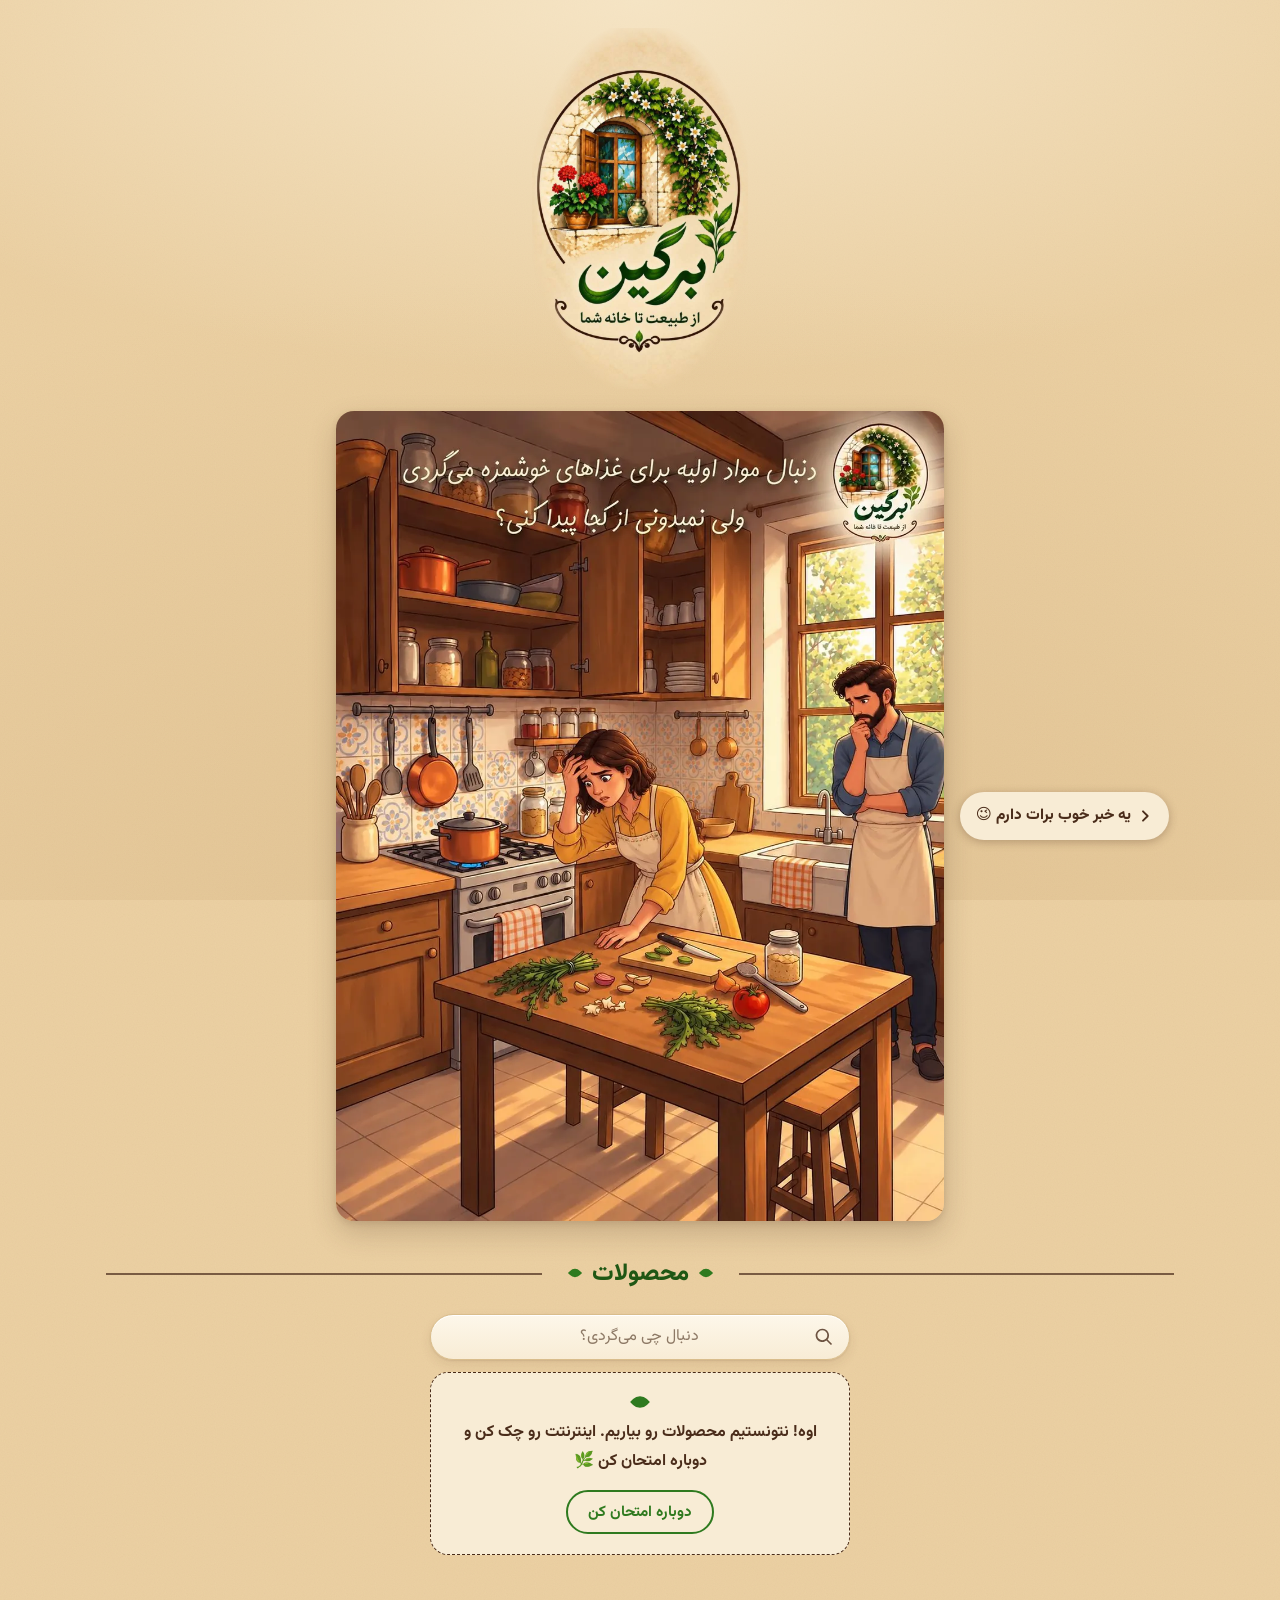
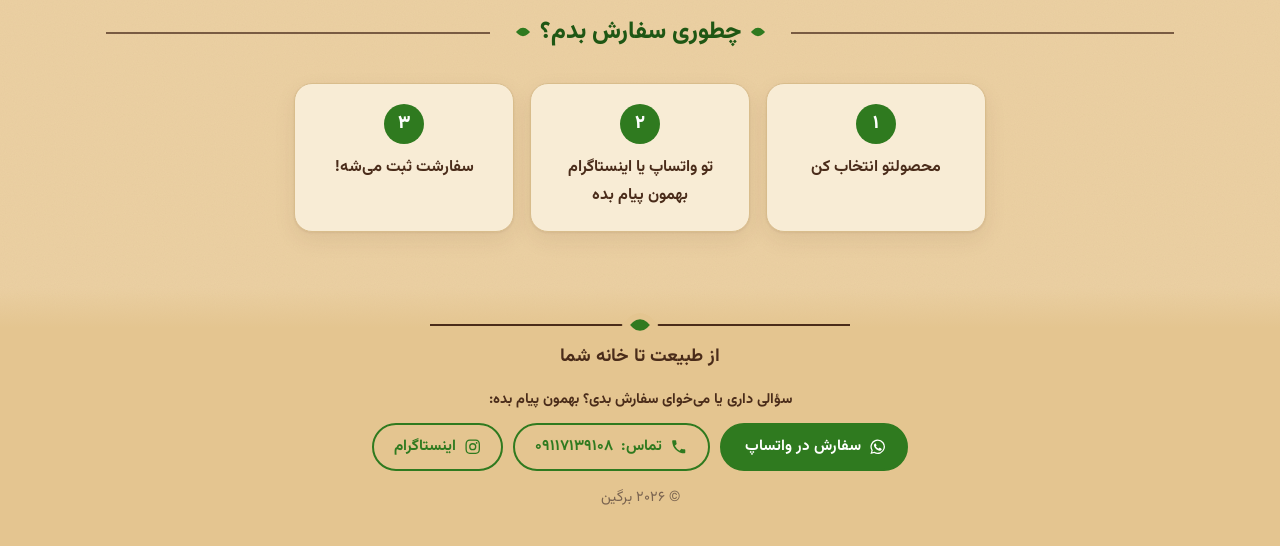
==== commit 7dcd0820: "feat(log): log customer activity to a «log» tab in the Sheet Co-Authored-By: Claude Opus 5.5 <norepl" ====
--- a/index.html
+++ b/index.html
@@ -158,6 +158,7 @@
   <footer class="site-footer" id="footer"></footer>
 
   <script src="products.js"></script>
+  <script src="log.js"></script>
   <script src="app.js"></script>
   <script src="cart.js"></script>
   <script>loadData().then(function () { renderHome(); initCart(); });</script>
--- a/style.css
+++ b/style.css
@@ -48,10 +48,12 @@
 /* Home page story: eight owner images (story-1..8, 1080x1440, text is inside the images;
    made by tools/packaging/make_story.py). The whole image is always visible, never cropped.
    Under 768px: the tall 3:4 image, full width, edge to edge (cancels the hero's gutter).
-   768px and up: a transparent 16:9 frame as wide as the product grid (.container content box:
-   --page-max minus two --gutter), capped so the smaller logo plus the whole story fit in one window
-   height. The same tall image sits centred in it as a card (rounded, soft shadow); the page's own
-   background shows on both sides, and the buttons sit there. */
+   768px and up (owner, 2026-10-24: «bigger slides for laptops»): the same tall image as a card
+   (rounded, soft shadow), about 90vh tall (never wider than the window allows), centred in a
+   transparent frame as wide as the product grid. The frame height comes from --story-h, never from
+   the image, so changing slides never makes it jump. Visitors scroll a little past the logo. The
+   pills sit on the page background beside the image when the window is wide enough (see below),
+   otherwise in one row just under the image. */
 .story {
   position: relative; overflow: hidden; isolation: isolate;
   width: 100vw; max-height: 100vh; margin: 18px calc(50% - 50vw) 0; aspect-ratio: 3 / 4;
@@ -59,11 +61,13 @@
 }
 @media (min-width: 768px) {
   .story {
-    /* as wide as the product grid, but never taller than the window left under the logo:
-       28px hero padding + logo height (width x 1202/720) + 22px gap + 2px border + 16px air */
-    width: min(100%, calc(var(--page-max) - 2 * var(--gutter)),
-               calc((100vh - 68px - var(--logo-w-desk) * 1.6694) * 16 / 9));
-    max-height: none; margin: 22px auto 0; aspect-ratio: 16 / 9;
+    /* image height: 90vh, but the 3:4 image must still fit the window width (20px = scrollbar safety) */
+    --story-h: min(90vh, calc((100vw - 2 * var(--gutter) - 20px) * 4 / 3));
+    --story-w: calc(var(--story-h) * 3 / 4);
+    --pill-row: 0px; /* room under the image for the pills (pills-below mode) */
+    width: min(100%, calc(var(--page-max) - 2 * var(--gutter)));
+    height: calc(var(--story-h) + var(--pill-row));
+    max-height: none; margin: 22px auto 0; aspect-ratio: auto;
     overflow: visible; background: transparent; box-shadow: none;
   }
 }
@@ -74,14 +78,14 @@
 .story-slide picture, .story-slide img { display: block; width: 100%; height: 100%; }
 .story-slide img { object-fit: contain; object-position: center; }
 @media (min-width: 768px) {
-  /* image = 3/4 of the frame height wide (42.2% of the frame), centred; 28.9% page background each side */
+  /* image = --story-w x --story-h, centred at the top of the frame */
   .story, .story-slide, .story-slide picture {
     background: none; box-shadow: none; border: 0; border-radius: 0; padding: 0;
   }
-  .story-slide { display: flex; justify-content: center; }
+  .story-slide { display: flex; justify-content: center; align-items: flex-start; }
   .story-slide picture { display: contents; }
   .story-slide img {
-    width: auto; height: 100%; max-width: 100%; aspect-ratio: 3 / 4;
+    flex: none; width: var(--story-w); height: var(--story-h); max-width: none;
     border-radius: var(--radius);
     box-shadow: 0 12px 28px rgba(74, 44, 26, .22), 0 2px 6px rgba(74, 44, 26, .12);
   }
@@ -108,22 +112,36 @@
 .story-btn-prev { left: 10px; max-width: calc(36% - 12px); }
 .story-btn-next { right: 10px; }
 @media (min-width: 768px) {
-  /* Each pill starts 16px from the image edge and grows outward on the page background (one line
-     when there is room; it wraps only when the space up to the window edge is too small).
-     21.1% = half the image width (42.2% of the frame); 40px = gap + scrollbar safety. */
+  /* Default on 768px+: pills in one row just under the image, lined up with its two edges
+     (used on tablets / tall or narrow windows where the side areas are too small). */
+  .story { --pill-row: 62px; }
   .story-btn {
-    bottom: auto; top: 50%; min-height: 48px; padding: 10px 16px;
-    width: max-content; max-width: calc(50vw - 21.1% - 40px);
-    font-size: .95rem; line-height: 1.5; text-align: center; transform: translateY(-50%);
+    bottom: auto; top: calc(var(--story-h) + 14px); min-height: 48px; padding: 10px 16px;
+    width: max-content; font-size: .95rem; line-height: 1.5; text-align: center;
+  }
+  .story-btn-prev { left: calc(50% - var(--story-w) / 2); max-width: calc(var(--story-w) * .36); }
+  .story-btn-next { right: calc(50% - var(--story-w) / 2); max-width: calc(var(--story-w) * .62); }
+}
+/* Pills beside the image: only when each side area (window edge to image) is wide enough for the
+   longest pill on one line (about 260px). Both rules guarantee 100vw - 67.5vh >= 520px. */
+@media (min-width: 1100px) and (min-aspect-ratio: 4/3), (min-width: 1000px) and (min-aspect-ratio: 3/2) {
+  /* Each pill starts 16px from the image edge and grows outward on the page background;
+     40px = gap + scrollbar safety, so it never runs off screen. */
+  .story { --pill-row: 0px; }
+  .story-btn {
+    top: calc(var(--story-h) / 2); transform: translateY(-50%);
+    max-width: calc(50vw - var(--story-w) / 2 - 40px);
   }
   .story-btn:hover { transform: translateY(calc(-50% - 1px)); }
-  .story-btn-prev { left: auto; right: calc(71.1% + 16px); max-width: calc(50vw - 21.1% - 40px); }
-  .story-btn-next { right: auto; left: calc(71.1% + 16px); }
+  .story-btn-prev { left: auto; right: calc(50% + var(--story-w) / 2 + 16px); max-width: calc(50vw - var(--story-w) / 2 - 40px); }
+  .story-btn-next { right: auto; left: calc(50% + var(--story-w) / 2 + 16px); max-width: calc(50vw - var(--story-w) / 2 - 40px); }
 }
 @media (prefers-reduced-motion: reduce) {
   .story-slide, .story-btn { transition: none; }
   .story-btn:hover { transform: none; }
-  @media (min-width: 768px) { .story-btn:hover { transform: translateY(-50%); } }
+  @media (min-width: 1100px) and (min-aspect-ratio: 4/3), (min-width: 1000px) and (min-aspect-ratio: 3/2) {
+    .story-btn:hover { transform: translateY(-50%); }
+  }
 }
 .hero-logo {
   width: min(360px, 80vw);
